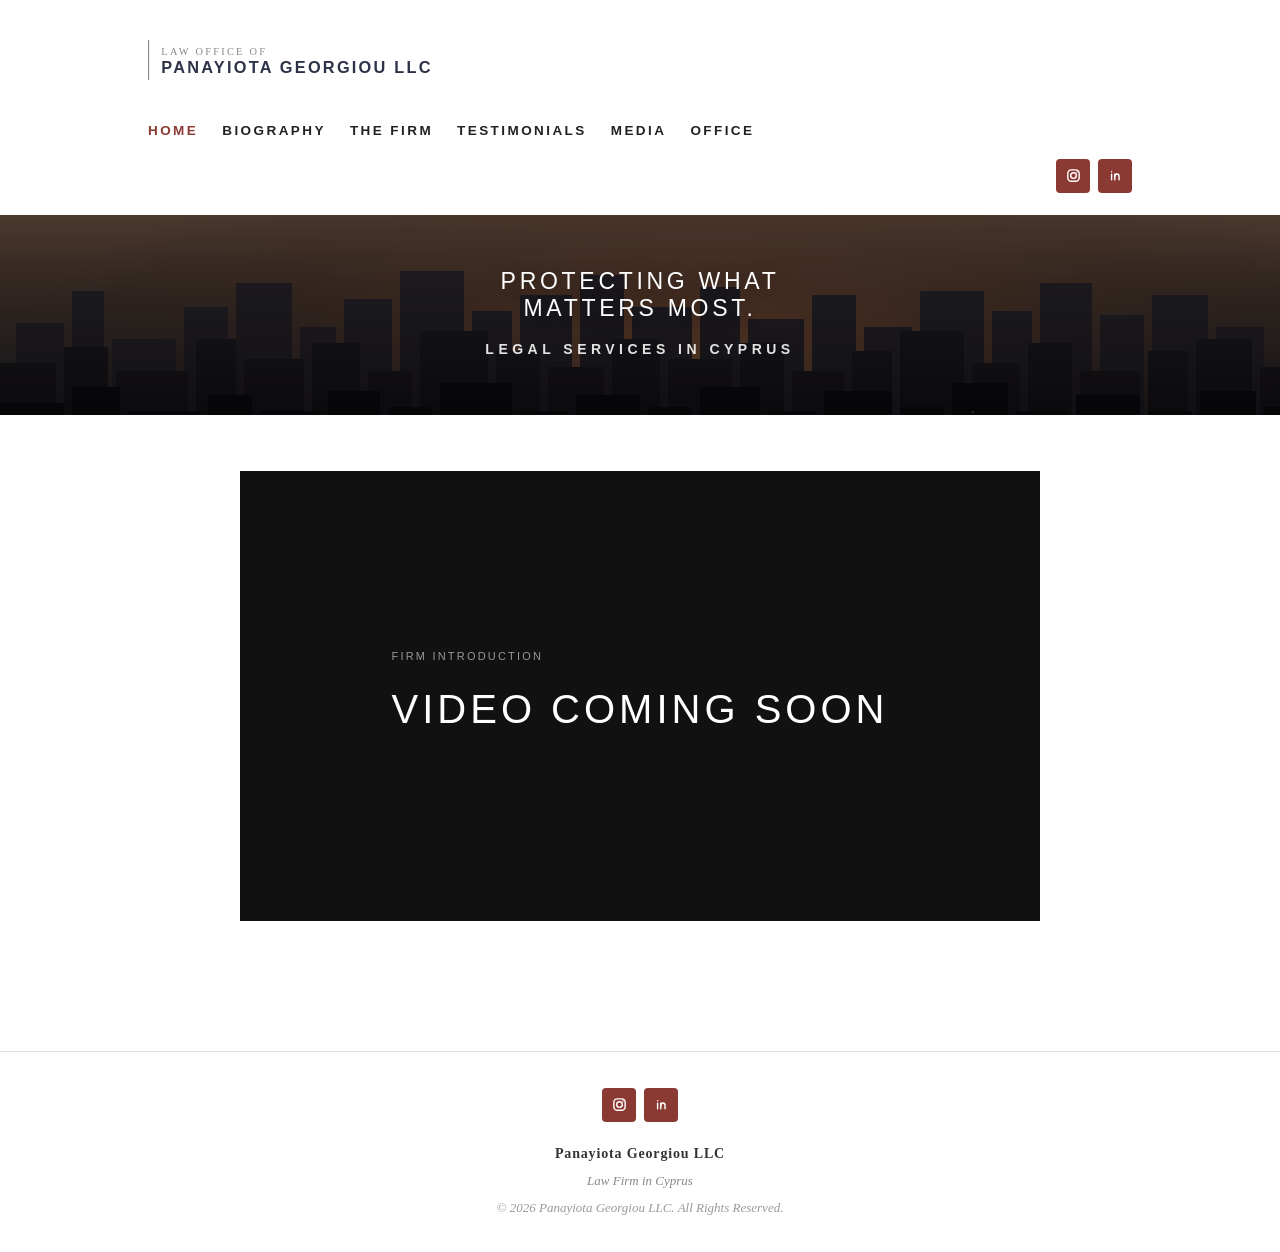
==== index.html @ 49cdc4d9 "Add files via upload" ====
<!doctype html>
<html lang="en">
<head>
  <meta charset="utf-8">
  <meta name="viewport" content="width=device-width, initial-scale=1">
  <title>Panayiota Georgiou LLC | Law Firm in Cyprus</title>
  <meta name="description" content="Panayiota Georgiou LLC — Professional legal services in Cyprus.">
  <link rel="stylesheet" href="assets/style.css">
</head>
<body>

<!-- Mobile Header -->
<div class="mobile-header">
  <div class="mob-bar">
    <a href="index.html" class="mob-logo">Panayiota Georgiou LLC</a>
    <button class="mob-toggle" onclick="document.querySelector('.mob-nav').classList.toggle('open')">Menu</button>
  </div>
  <nav class="mob-nav">
    <a href="index.html" class=" mob-active">Home</a>
    <a href="biography/index.html" class="">Biography</a>
    <a href="the-firm/index.html" class="">The Firm</a>
    <a href="client-testimonials/index.html" class="">Client Testimonials</a>
    <a href="media/index.html" class="">Media</a>
    <a href="offices/index.html" class="">Office</a>
  </nav>
</div>

<!-- Desktop Header -->
<header class="site-header desktop-header">
  <div class="header-inner">
    <a href="index.html" class="logo"><img src="assets/images/logo.svg" alt="Panayiota Georgiou LLC"></a>
    <nav class="main-nav" aria-label="Main navigation">
      <ul><li class=" is-active"><a href="index.html">HOME</a></li><li class=""><a href="biography/index.html">BIOGRAPHY</a></li><li class=""><a href="the-firm/index.html">THE FIRM</a></li><li class="dd"><span class="dd-label">TESTIMONIALS</span><div class="dd-menu"><a href="client-testimonials/index.html">CLIENT TESTIMONIALS</a></div></li><li class=""><a href="media/index.html">MEDIA</a></li><li class=""><a href="offices/index.html">OFFICE</a></li></ul>
    </nav>
    <div class="socials-row">
      <a href="https://www.instagram.com/panay1otage0/" target="_blank" class="soc-link" aria-label="Instagram"><svg viewBox="0 0 24 24"><rect x="4" y="4" width="16" height="16" rx="5"/><circle cx="12" cy="12" r="4"/><circle cx="17" cy="7" r="1.1" fill="#fff" stroke="none"/></svg></a>
      <a href="https://www.linkedin.com/in/panayiota-g-10ba0945/" target="_blank" class="soc-link" aria-label="LinkedIn"><svg viewBox="0 0 24 24"><path d="M6.5 10v8"/><path d="M6.5 6.7v.1"/><path d="M11 18v-8"/><path d="M11 13.5c0-2.2 1.2-3.6 3.1-3.6 1.8 0 2.9 1.2 2.9 3.5V18"/></svg></a>
    </div>
  </div>
</header>

<!-- Banner -->
<section class="banner banner--home banner--city">
  <div class="banner-text">
    <h1 class="page-title">PROTECTING WHAT<br>MATTERS MOST.</h1>
      <div class="page-subtitle">LEGAL SERVICES IN CYPRUS</div>
  </div>
</section>

<!-- Content -->
<section class="content-section">
  <div class="wrap">
    <div class="video-box">
      <div>
        <small>Firm Introduction</small>
        <strong>Video Coming Soon</strong>
      </div>
    </div>
  </div>
</section>

<!-- Footer -->
<footer class="site-footer">
  <div class="wrap">
    <div class="footer-socials">
      <a href="https://www.instagram.com/panay1otage0/" target="_blank" class="soc-link" aria-label="Instagram"><svg viewBox="0 0 24 24"><rect x="4" y="4" width="16" height="16" rx="5"/><circle cx="12" cy="12" r="4"/><circle cx="17" cy="7" r="1.1" fill="#fff" stroke="none"/></svg></a>
      <a href="https://www.linkedin.com/in/panayiota-g-10ba0945/" target="_blank" class="soc-link" aria-label="LinkedIn"><svg viewBox="0 0 24 24"><path d="M6.5 10v8"/><path d="M6.5 6.7v.1"/><path d="M11 18v-8"/><path d="M11 13.5c0-2.2 1.2-3.6 3.1-3.6 1.8 0 2.9 1.2 2.9 3.5V18"/></svg></a>
    </div>
    <div class="footer-brand">Panayiota Georgiou LLC</div>
    <div class="footer-sub">Law Firm in Cyprus</div>
    <div class="footer-copy">&copy; 2026 Panayiota Georgiou LLC. All Rights Reserved.</div>
  </div>
</footer>

<script>
document.addEventListener("click",function(e){if(!e.target.closest(".mobile-header")){var n=document.querySelector(".mob-nav");if(n)n.classList.remove("open")}});
</script>
</body>
</html>
---- assets/style.css ----
/* ==========================================================
   Panayiota Georgiou LLC – V5 Stylesheet
   Reference-matched header / nav / banner / footer
   ========================================================== */

:root {
  --accent: #8b3a33;
  --accent-hover: #6d2e28;
  --ink: #222;
  --muted: #555;
  --light-gray: #f7f7f7;
  --border: #ddd;
  --max-w: 1040px;
  --header-side: 28px;
}

/* ---- Reset ---- */
*, *::before, *::after { box-sizing: border-box; margin: 0; padding: 0; }
html { scroll-behavior: smooth; }

body {
  background: #fff;
  color: var(--ink);
  font-family: Georgia, 'Times New Roman', serif;
  font-size: 16px;
  line-height: 1.75;
}

a { color: inherit; text-decoration: none; }
img { max-width: 100%; display: block; }
p { margin: 0 0 1.3em; }

/* ---- Layout shell ---- */
.wrap {
  width: 100%;
  max-width: var(--max-w);
  margin: 0 auto;
  padding: 0 var(--header-side);
}

/* ==========================================================
   HEADER  — matches reference: logo top-left, nav below, socials right
   ========================================================== */
.site-header {
  background: #fff;
  padding: 34px 0 0;
}

.header-inner {
  max-width: var(--max-w);
  margin: 0 auto;
  padding: 0 var(--header-side);
  position: relative;
}

/* Logo */
.logo {
  display: inline-block;
  margin-bottom: 18px;
}
.logo img {
  height: 52px;
  width: auto;
}

/* ---- Main navigation ---- */
.main-nav ul {
  display: flex;
  flex-wrap: wrap;
  align-items: center;
  list-style: none;
  gap: 0;
}

.main-nav li {
  position: relative;
}

.main-nav a,
.main-nav .dd-label {
  display: block;
  padding: 6px 12px;
  font-family: 'Arial Narrow', 'Helvetica Neue', Arial, sans-serif;
  font-size: 13.5px;
  font-weight: 700;
  letter-spacing: 0.18em;
  text-transform: uppercase;
  white-space: nowrap;
  color: var(--ink);
  cursor: pointer;
  transition: color .15s;
}

.main-nav li:first-child a,
.main-nav li:first-child .dd-label {
  padding-left: 0;
}

.main-nav a:hover,
.main-nav .dd:hover .dd-label,
.main-nav .is-active > a,
.main-nav .is-active > .dd-label {
  color: var(--accent);
}

/* Dropdown menus */
.dd-menu {
  display: none;
  position: absolute;
  top: 100%;
  left: 0;
  z-index: 100;
  min-width: 200px;
  background: #fff;
  border: 1px solid #e0e0e0;
  box-shadow: 0 6px 20px rgba(0,0,0,.08);
  padding: 6px 0;
}

.dd:hover .dd-menu { display: block; }

.dd-menu a {
  display: block;
  padding: 9px 18px;
  font-size: 12.5px;
  letter-spacing: 0.14em;
}
.dd-menu a:hover {
  background: var(--light-gray);
  color: var(--accent);
}

/* ---- Social icons row ---- */
.socials-row {
  display: flex;
  justify-content: flex-end;
  gap: 8px;
  padding: 10px 0 22px;
}

.soc-link {
  width: 34px;
  height: 34px;
  display: grid;
  place-items: center;
  background: var(--accent);
  border-radius: 4px;
  transition: background .15s, transform .15s;
}
.soc-link:hover {
  background: var(--accent-hover);
  transform: translateY(-1px);
}
.soc-link svg {
  width: 17px;
  height: 17px;
  fill: none;
  stroke: #fff;
  stroke-width: 2;
  stroke-linecap: round;
  stroke-linejoin: round;
}
.soc-link.fill-icon svg {
  fill: #fff;
  stroke: none;
}

/* ==========================================================
   BANNER  — full-width dark image band with centered title
   ========================================================== */
.banner {
  position: relative;
  display: flex;
  align-items: center;
  justify-content: center;
  min-height: 220px;
  overflow: hidden;
  background:
    linear-gradient(180deg, rgba(0,0,0,0.05) 0%, rgba(0,0,0,0.22) 100%),
    url("images/banner-cityscape.svg") center/cover no-repeat,
    #25232e;
}

.banner::after {
  content: '';
  position: absolute;
  inset: 0;
  background: rgba(0,0,0,.18);
  pointer-events: none;
}

/* Variant backgrounds */
.banner--home {
  min-height: 200px;
  background:
    linear-gradient(180deg, rgba(0,0,0,0.05) 0%, rgba(0,0,0,0.25) 100%),
    url("images/banner-cityscape.svg") center/cover no-repeat,
    #25232e;
}

.banner--books {
  background:
    linear-gradient(180deg, rgba(0,0,0,0.10) 0%, rgba(0,0,0,0.30) 100%),
    url("images/banner-books.svg") center/cover no-repeat,
    #1a1410;
}

.banner--office {
  background:
    linear-gradient(180deg, rgba(0,0,0,0.05) 0%, rgba(0,0,0,0.28) 100%),
    url("images/banner-cityscape.svg") center/cover no-repeat,
    #25232e;
}

.banner--city {
  background:
    linear-gradient(180deg, rgba(0,0,0,0.05) 0%, rgba(0,0,0,0.22) 100%),
    url("images/banner-cityscape.svg") center/cover no-repeat,
    #25232e;
}

.banner-text {
  position: relative;
  z-index: 2;
  text-align: center;
  padding: 0 24px;
}

.page-title {
  color: #fff;
  font-family: 'Helvetica Neue', Helvetica, Arial, sans-serif;
  font-size: clamp(26px, 3vw, 46px);
  font-weight: 300;
  letter-spacing: 0.16em;
  line-height: 1.2;
  text-transform: uppercase;
  text-shadow: 0 2px 16px rgba(0,0,0,.3);
}

.banner--home .page-title {
  max-width: 820px;
  font-size: clamp(18px, 1.8vw, 26px);
}

.page-subtitle {
  margin-top: 14px;
  color: rgba(255,255,255,.88);
  font-family: 'Arial Narrow', 'Helvetica Neue', Arial, sans-serif;
  font-size: clamp(11px, 1.1vw, 14px);
  font-weight: 700;
  letter-spacing: 0.32em;
  text-transform: uppercase;
}

/* ==========================================================
   CONTENT AREA
   ========================================================== */
.content-section {
  padding: 56px 0 80px;
  background: #fff;
}

.content-narrow {
  max-width: 700px;
  margin: 0 auto;
}

.content-mid {
  max-width: 860px;
  margin: 0 auto;
}

.txt-center { text-align: center; }

/* Headings */
h2 {
  font-family: Georgia, 'Times New Roman', serif;
  font-size: clamp(26px, 3.5vw, 42px);
  font-weight: 400;
  letter-spacing: 0.04em;
  line-height: 1.25;
  color: #242424;
  margin-bottom: 18px;
}

h3 {
  font-family: Georgia, 'Times New Roman', serif;
  font-size: 22px;
  font-weight: 400;
  letter-spacing: 0.03em;
  line-height: 1.35;
  color: #333;
  margin-bottom: 10px;
}

.lead {
  font-size: 18px;
  line-height: 1.8;
  color: #4a4a4a;
}

/* Red rule */
.rule {
  width: 70px;
  height: 1px;
  background: var(--accent);
  margin: 24px auto;
}
.rule--left { margin-left: 0; }

/* Video placeholder */
.video-box {
  max-width: 800px;
  aspect-ratio: 16 / 9;
  margin: 0 auto 50px;
  display: grid;
  place-items: center;
  background: #111;
  color: #fff;
}
.video-box small {
  display: block;
  color: #999;
  font-family: 'Arial Narrow', Arial, sans-serif;
  font-size: 11px;
  letter-spacing: 0.2em;
  text-transform: uppercase;
  margin-bottom: 8px;
}
.video-box strong {
  font-family: 'Helvetica Neue', Arial, sans-serif;
  font-size: clamp(24px, 3.5vw, 40px);
  font-weight: 300;
  letter-spacing: 0.1em;
  text-transform: uppercase;
}

/* Buttons */
.btn {
  display: inline-flex;
  justify-content: center;
  align-items: center;
  min-width: 168px;
  padding: 11px 20px;
  border: 1px solid var(--accent);
  color: var(--accent);
  font-family: 'Arial Narrow', Arial, sans-serif;
  font-size: 13px;
  font-weight: 700;
  letter-spacing: 0.14em;
  text-transform: uppercase;
  transition: all .2s;
}
.btn:hover {
  background: var(--accent);
  color: #fff;
}

.btn-row {
  display: flex;
  justify-content: center;
  gap: 12px;
  flex-wrap: wrap;
  margin-top: 24px;
}

/* Two-column layout */
.two-col {
  display: grid;
  grid-template-columns: 38% 1fr;
  gap: 42px;
  align-items: start;
}

.photo-placeholder {
  background: #eee;
  border: 1px solid #ddd;
  aspect-ratio: 3 / 4;
  display: grid;
  place-items: center;
  color: #aaa;
  font-size: 13px;
  letter-spacing: 0.1em;
  text-transform: uppercase;
}

.photo-placeholder img {
  width: 100%;
  height: 100%;
  object-fit: cover;
}

/* Text block */
.text-block { color: var(--muted); }

/* Cards grid */
.cards-grid {
  display: grid;
  grid-template-columns: repeat(3, 1fr);
  border-top: 1px solid var(--border);
  border-left: 1px solid var(--border);
  margin-top: 32px;
}

.card-item {
  padding: 26px 22px;
  min-height: 190px;
  border-right: 1px solid var(--border);
  border-bottom: 1px solid var(--border);
}

.card-item .card-num {
  display: block;
  color: var(--accent);
  font-family: 'Arial Narrow', Arial, sans-serif;
  font-size: 12px;
  font-weight: 700;
  letter-spacing: 0.16em;
  margin-bottom: 12px;
}

.card-item h3 { font-size: 19px; }
.card-item p { font-size: 15px; color: #666; margin: 0; }

/* Timeline */
.timeline {
  border-top: 1px solid var(--border);
  margin-top: 24px;
}

.tl-row {
  display: grid;
  grid-template-columns: 200px 1fr;
  gap: 28px;
  padding: 22px 0;
  border-bottom: 1px solid var(--border);
}

.tl-date {
  color: var(--accent);
  font-family: 'Arial Narrow', Arial, sans-serif;
  font-weight: 700;
  font-size: 14px;
  letter-spacing: 0.08em;
  text-transform: uppercase;
}

/* Blockquote */
.quote-block {
  padding: 28px 30px;
  margin: 0 0 24px;
  background: var(--light-gray);
  border-left: 3px solid var(--accent);
  color: var(--muted);
  font-size: 19px;
  font-style: italic;
  line-height: 1.7;
}

/* Testimonial grid (like the reference black boxes) */
.test-grid {
  display: grid;
  grid-template-columns: repeat(3, 1fr);
  gap: 18px;
  margin-top: 32px;
}

.test-card {
  background: #111;
  color: #fff;
  padding: 36px 24px;
  min-height: 140px;
  display: grid;
  place-items: center;
  text-align: center;
  font-family: Georgia, serif;
  font-style: italic;
  font-size: 15px;
  line-height: 1.6;
  letter-spacing: 0.02em;
}

/* Media list */
.media-list { margin-top: 8px; }

.media-item {
  padding: 22px 0;
  border-bottom: 1px solid var(--border);
}
.media-item:first-child { border-top: 1px solid var(--border); }

/* Office grid */
.office-grid {
  display: grid;
  grid-template-columns: 1fr 1fr;
  gap: 40px;
  align-items: start;
}

.map-placeholder {
  min-height: 340px;
  display: grid;
  place-items: center;
  background: #f0f0f0;
  border: 1px solid var(--border);
  color: #999;
  font-size: 13px;
  letter-spacing: 0.08em;
  text-transform: uppercase;
  text-align: center;
  padding: 24px;
}

.detail-row { margin-bottom: 16px; }
.detail-row strong {
  display: block;
  color: var(--accent);
  font-family: 'Arial Narrow', Arial, sans-serif;
  font-size: 12px;
  font-weight: 700;
  letter-spacing: 0.14em;
  text-transform: uppercase;
  margin-bottom: 2px;
}

/* ==========================================================
   FOOTER  — reference: social icons centered, firm name, copyright
   ========================================================== */
.site-footer {
  border-top: 1px solid #e0e0e0;
  padding: 36px 0 32px;
  background: #fff;
  text-align: center;
}

.footer-socials {
  display: flex;
  justify-content: center;
  gap: 8px;
  margin-bottom: 20px;
}

.footer-socials .soc-link {
  background: var(--accent);
}

.footer-brand {
  font-family: Georgia, serif;
  font-size: 14px;
  font-weight: 700;
  letter-spacing: 0.06em;
  color: #333;
  margin-bottom: 4px;
}

.footer-sub {
  font-size: 13px;
  color: #888;
  font-style: italic;
}

.footer-copy {
  font-size: 13px;
  color: #999;
  font-style: italic;
  margin-top: 4px;
}

/* ==========================================================
   MOBILE
   ========================================================== */
.mobile-header { display: none; }

@media (max-width: 980px) {
  .desktop-header { display: none; }
  .mobile-header {
    display: block;
    background: #fff;
    border-bottom: 1px solid var(--border);
  }

  .mob-bar {
    display: flex;
    justify-content: space-between;
    align-items: center;
    min-height: 60px;
    padding: 0 20px;
  }

  .mob-logo {
    font-family: Arial, Helvetica, sans-serif;
    font-size: 14px;
    font-weight: 700;
    letter-spacing: 0.06em;
    text-transform: uppercase;
    color: #2d3248;
  }

  .mob-toggle {
    background: #fff;
    border: 1px solid #ccc;
    padding: 7px 14px;
    font-family: 'Arial Narrow', Arial, sans-serif;
    font-size: 12px;
    font-weight: 700;
    letter-spacing: 0.1em;
    text-transform: uppercase;
    cursor: pointer;
  }

  .mob-nav {
    display: none;
    padding: 0 20px 16px;
  }
  .mob-nav.open { display: block; }

  .mob-nav a {
    display: block;
    padding: 10px 0;
    border-top: 1px solid #f0f0f0;
    font-family: 'Arial Narrow', Arial, sans-serif;
    font-size: 13px;
    font-weight: 700;
    letter-spacing: 0.1em;
    text-transform: uppercase;
    color: var(--ink);
  }
  .mob-nav a:hover,
  .mob-nav a.mob-active {
    color: var(--accent);
  }
}

@media (max-width: 700px) {
  body { font-size: 15px; }

  .banner { min-height: 180px; }
  .banner--home { min-height: 220px; }

  .page-title {
    font-size: 32px;
    letter-spacing: 0.08em;
  }

  .content-section { padding: 40px 0 56px; }

  .two-col,
  .tl-row,
  .office-grid {
    grid-template-columns: 1fr;
  }

  .cards-grid { grid-template-columns: 1fr; }
  .test-grid { grid-template-columns: 1fr 1fr; }

  .btn-row { flex-direction: column; }
  .btn { width: 100%; }
}

@media (max-width: 480px) {
  .test-grid { grid-template-columns: 1fr; }
}
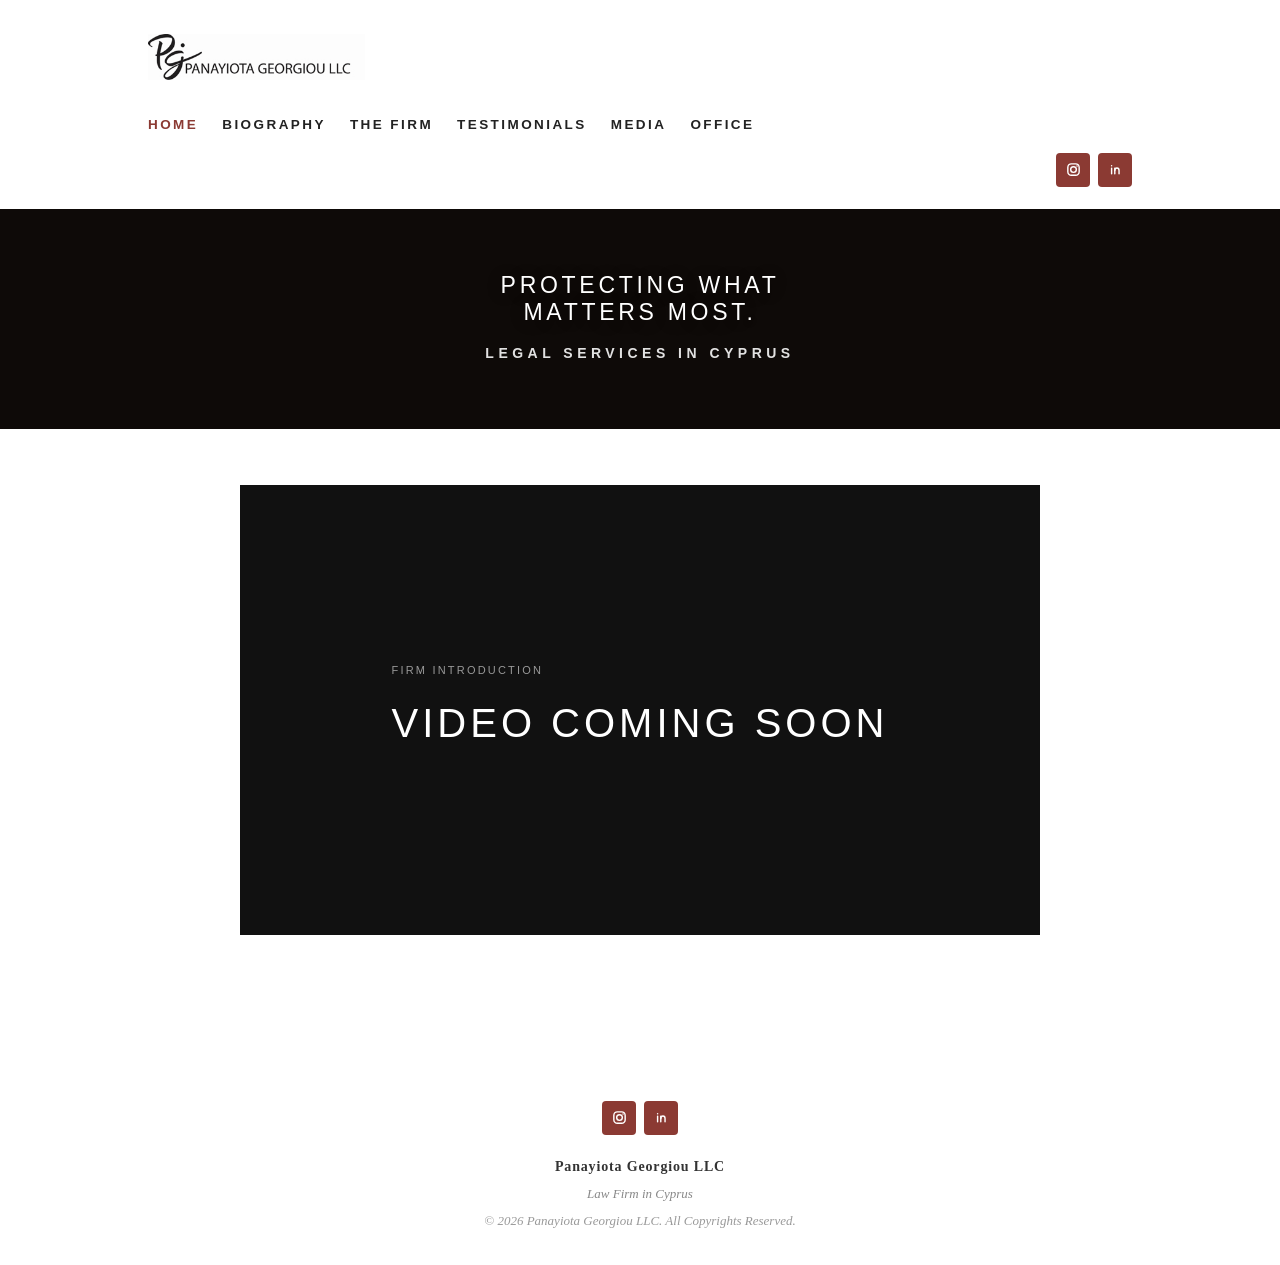
==== commit c28066d1: "Add files via upload" ====
--- a/index.html
+++ b/index.html
@@ -28,7 +28,7 @@
 <!-- Desktop Header -->
 <header class="site-header desktop-header">
   <div class="header-inner">
-    <a href="index.html" class="logo"><img src="assets/images/logo.svg" alt="Panayiota Georgiou LLC"></a>
+    <a href="index.html" class="logo"><img src="assets/images/logo-pg.jpg" alt="Panayiota Georgiou LLC"></a>
     <nav class="main-nav" aria-label="Main navigation">
       <ul><li class=" is-active"><a href="index.html">HOME</a></li><li class=""><a href="biography/index.html">BIOGRAPHY</a></li><li class=""><a href="the-firm/index.html">THE FIRM</a></li><li class="dd"><span class="dd-label">TESTIMONIALS</span><div class="dd-menu"><a href="client-testimonials/index.html">CLIENT TESTIMONIALS</a></div></li><li class=""><a href="media/index.html">MEDIA</a></li><li class=""><a href="offices/index.html">OFFICE</a></li></ul>
     </nav>
@@ -68,7 +68,7 @@
     </div>
     <div class="footer-brand">Panayiota Georgiou LLC</div>
     <div class="footer-sub">Law Firm in Cyprus</div>
-    <div class="footer-copy">&copy; 2026 Panayiota Georgiou LLC. All Rights Reserved.</div>
+    <div class="footer-copy">&copy; 2026 Panayiota Georgiou LLC. All Copyrights Reserved.</div>
   </div>
 </footer>
 
--- a/assets/style.css
+++ b/assets/style.css
@@ -59,7 +59,7 @@
   margin-bottom: 18px;
 }
 .logo img {
-  height: 52px;
+  height: 46px;
   width: auto;
 }
 
@@ -176,47 +176,42 @@
   min-height: 220px;
   overflow: hidden;
   background:
-    linear-gradient(180deg, rgba(0,0,0,0.05) 0%, rgba(0,0,0,0.22) 100%),
-    url("images/banner-cityscape.svg") center/cover no-repeat,
-    #25232e;
+    url("https://images.unsplash.com/photo-1589829545856-d10d557cf95f?auto=format&fit=crop&w=1920&q=80") center/cover no-repeat;
+  background-color: #1a1410;
 }
 
 .banner::after {
   content: '';
   position: absolute;
   inset: 0;
-  background: rgba(0,0,0,.18);
+  background: rgba(0,0,0,.48);
   pointer-events: none;
 }
 
 /* Variant backgrounds */
 .banner--home {
-  min-height: 200px;
+  min-height: 220px;
   background:
-    linear-gradient(180deg, rgba(0,0,0,0.05) 0%, rgba(0,0,0,0.25) 100%),
-    url("images/banner-cityscape.svg") center/cover no-repeat,
-    #25232e;
+    url("https://images.unsplash.com/photo-1505664194779-8beaceb93744?auto=format&fit=crop&w=1920&q=80") center/cover no-repeat;
+  background-color: #1a1816;
 }
 
 .banner--books {
   background:
-    linear-gradient(180deg, rgba(0,0,0,0.10) 0%, rgba(0,0,0,0.30) 100%),
-    url("images/banner-books.svg") center/cover no-repeat,
-    #1a1410;
+    url("https://images.unsplash.com/photo-1481627834876-b7833e8f5570?auto=format&fit=crop&w=1920&q=80") center/cover no-repeat;
+  background-color: #1a1410;
 }
 
 .banner--office {
   background:
-    linear-gradient(180deg, rgba(0,0,0,0.05) 0%, rgba(0,0,0,0.28) 100%),
-    url("images/banner-cityscape.svg") center/cover no-repeat,
-    #25232e;
+    url("https://images.unsplash.com/photo-1497366216548-37526070297c?auto=format&fit=crop&w=1920&q=80") center/cover no-repeat;
+  background-color: #1a1816;
 }
 
 .banner--city {
   background:
-    linear-gradient(180deg, rgba(0,0,0,0.05) 0%, rgba(0,0,0,0.22) 100%),
-    url("images/banner-cityscape.svg") center/cover no-repeat,
-    #25232e;
+    url("https://images.unsplash.com/photo-1589829545856-d10d557cf95f?auto=format&fit=crop&w=1920&q=80") center/cover no-repeat;
+  background-color: #1a1410;
 }
 
 .banner-text {
@@ -397,7 +392,7 @@
 .cards-grid {
   display: grid;
   grid-template-columns: repeat(3, 1fr);
-  border-top: 1px solid var(--border);
+  border-top: none;
   border-left: 1px solid var(--border);
   margin-top: 32px;
 }
@@ -406,7 +401,7 @@
   padding: 26px 22px;
   min-height: 190px;
   border-right: 1px solid var(--border);
-  border-bottom: 1px solid var(--border);
+  border-bottom: none;
 }
 
 .card-item .card-num {
@@ -424,7 +419,7 @@
 
 /* Timeline */
 .timeline {
-  border-top: 1px solid var(--border);
+  border-top: none;
   margin-top: 24px;
 }
 
@@ -433,7 +428,7 @@
   grid-template-columns: 200px 1fr;
   gap: 28px;
   padding: 22px 0;
-  border-bottom: 1px solid var(--border);
+  border-bottom: none;
 }
 
 .tl-date {
@@ -485,9 +480,9 @@
 
 .media-item {
   padding: 22px 0;
-  border-bottom: 1px solid var(--border);
-}
-.media-item:first-child { border-top: 1px solid var(--border); }
+  border-bottom: none;
+}
+.media-item:first-child { border-top: none; }
 
 /* Office grid */
 .office-grid {
@@ -527,7 +522,7 @@
    FOOTER  — reference: social icons centered, firm name, copyright
    ========================================================== */
 .site-footer {
-  border-top: 1px solid #e0e0e0;
+  border-top: none;
   padding: 36px 0 32px;
   background: #fff;
   text-align: center;
@@ -576,7 +571,7 @@
   .mobile-header {
     display: block;
     background: #fff;
-    border-bottom: 1px solid var(--border);
+    border-bottom: none;
   }
 
   .mob-bar {
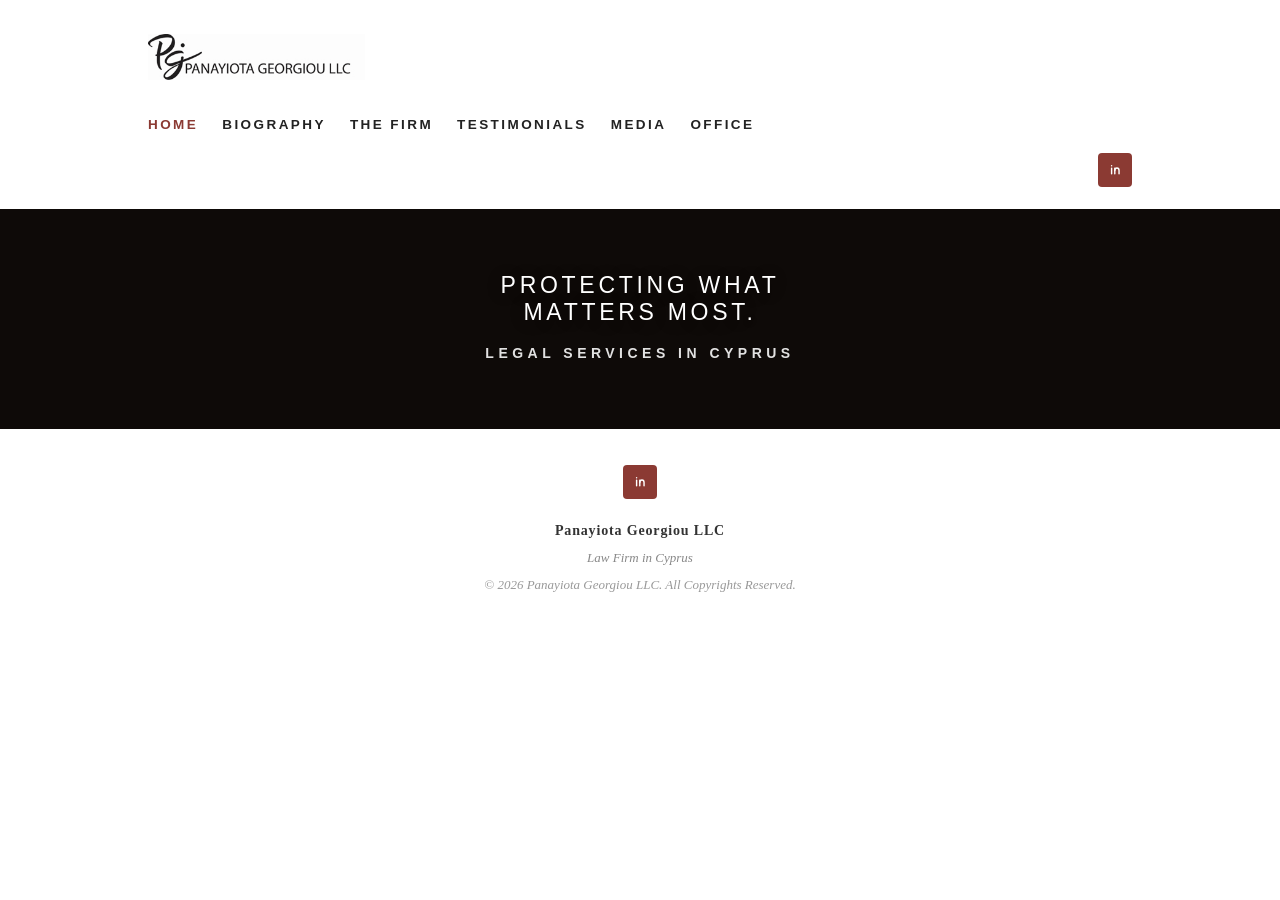
==== commit f7e9b88d: "Remove Instagram icons (all pages) and Video Coming Soon section (home)" ====
--- a/index.html
+++ b/index.html
@@ -33,8 +33,7 @@
       <ul><li class=" is-active"><a href="index.html">HOME</a></li><li class=""><a href="biography/index.html">BIOGRAPHY</a></li><li class=""><a href="the-firm/index.html">THE FIRM</a></li><li class="dd"><span class="dd-label">TESTIMONIALS</span><div class="dd-menu"><a href="client-testimonials/index.html">CLIENT TESTIMONIALS</a></div></li><li class=""><a href="media/index.html">MEDIA</a></li><li class=""><a href="offices/index.html">OFFICE</a></li></ul>
     </nav>
     <div class="socials-row">
-      <a href="https://www.instagram.com/panay1otage0/" target="_blank" class="soc-link" aria-label="Instagram"><svg viewBox="0 0 24 24"><rect x="4" y="4" width="16" height="16" rx="5"/><circle cx="12" cy="12" r="4"/><circle cx="17" cy="7" r="1.1" fill="#fff" stroke="none"/></svg></a>
-      <a href="https://www.linkedin.com/in/panayiota-g-10ba0945/" target="_blank" class="soc-link" aria-label="LinkedIn"><svg viewBox="0 0 24 24"><path d="M6.5 10v8"/><path d="M6.5 6.7v.1"/><path d="M11 18v-8"/><path d="M11 13.5c0-2.2 1.2-3.6 3.1-3.6 1.8 0 2.9 1.2 2.9 3.5V18"/></svg></a>
+      <a href="https://www.linkedin.com/company/panayiota-georgiou-llc/" target="_blank" class="soc-link" aria-label="LinkedIn"><svg viewBox="0 0 24 24"><path d="M6.5 10v8"/><path d="M6.5 6.7v.1"/><path d="M11 18v-8"/><path d="M11 13.5c0-2.2 1.2-3.6 3.1-3.6 1.8 0 2.9 1.2 2.9 3.5V18"/></svg></a>
     </div>
   </div>
 </header>
@@ -47,24 +46,11 @@
   </div>
 </section>
 
-<!-- Content -->
-<section class="content-section">
-  <div class="wrap">
-    <div class="video-box">
-      <div>
-        <small>Firm Introduction</small>
-        <strong>Video Coming Soon</strong>
-      </div>
-    </div>
-  </div>
-</section>
-
 <!-- Footer -->
 <footer class="site-footer">
   <div class="wrap">
     <div class="footer-socials">
-      <a href="https://www.instagram.com/panay1otage0/" target="_blank" class="soc-link" aria-label="Instagram"><svg viewBox="0 0 24 24"><rect x="4" y="4" width="16" height="16" rx="5"/><circle cx="12" cy="12" r="4"/><circle cx="17" cy="7" r="1.1" fill="#fff" stroke="none"/></svg></a>
-      <a href="https://www.linkedin.com/in/panayiota-g-10ba0945/" target="_blank" class="soc-link" aria-label="LinkedIn"><svg viewBox="0 0 24 24"><path d="M6.5 10v8"/><path d="M6.5 6.7v.1"/><path d="M11 18v-8"/><path d="M11 13.5c0-2.2 1.2-3.6 3.1-3.6 1.8 0 2.9 1.2 2.9 3.5V18"/></svg></a>
+      <a href="https://www.linkedin.com/company/panayiota-georgiou-llc/" target="_blank" class="soc-link" aria-label="LinkedIn"><svg viewBox="0 0 24 24"><path d="M6.5 10v8"/><path d="M6.5 6.7v.1"/><path d="M11 18v-8"/><path d="M11 13.5c0-2.2 1.2-3.6 3.1-3.6 1.8 0 2.9 1.2 2.9 3.5V18"/></svg></a>
     </div>
     <div class="footer-brand">Panayiota Georgiou LLC</div>
     <div class="footer-sub">Law Firm in Cyprus</div>
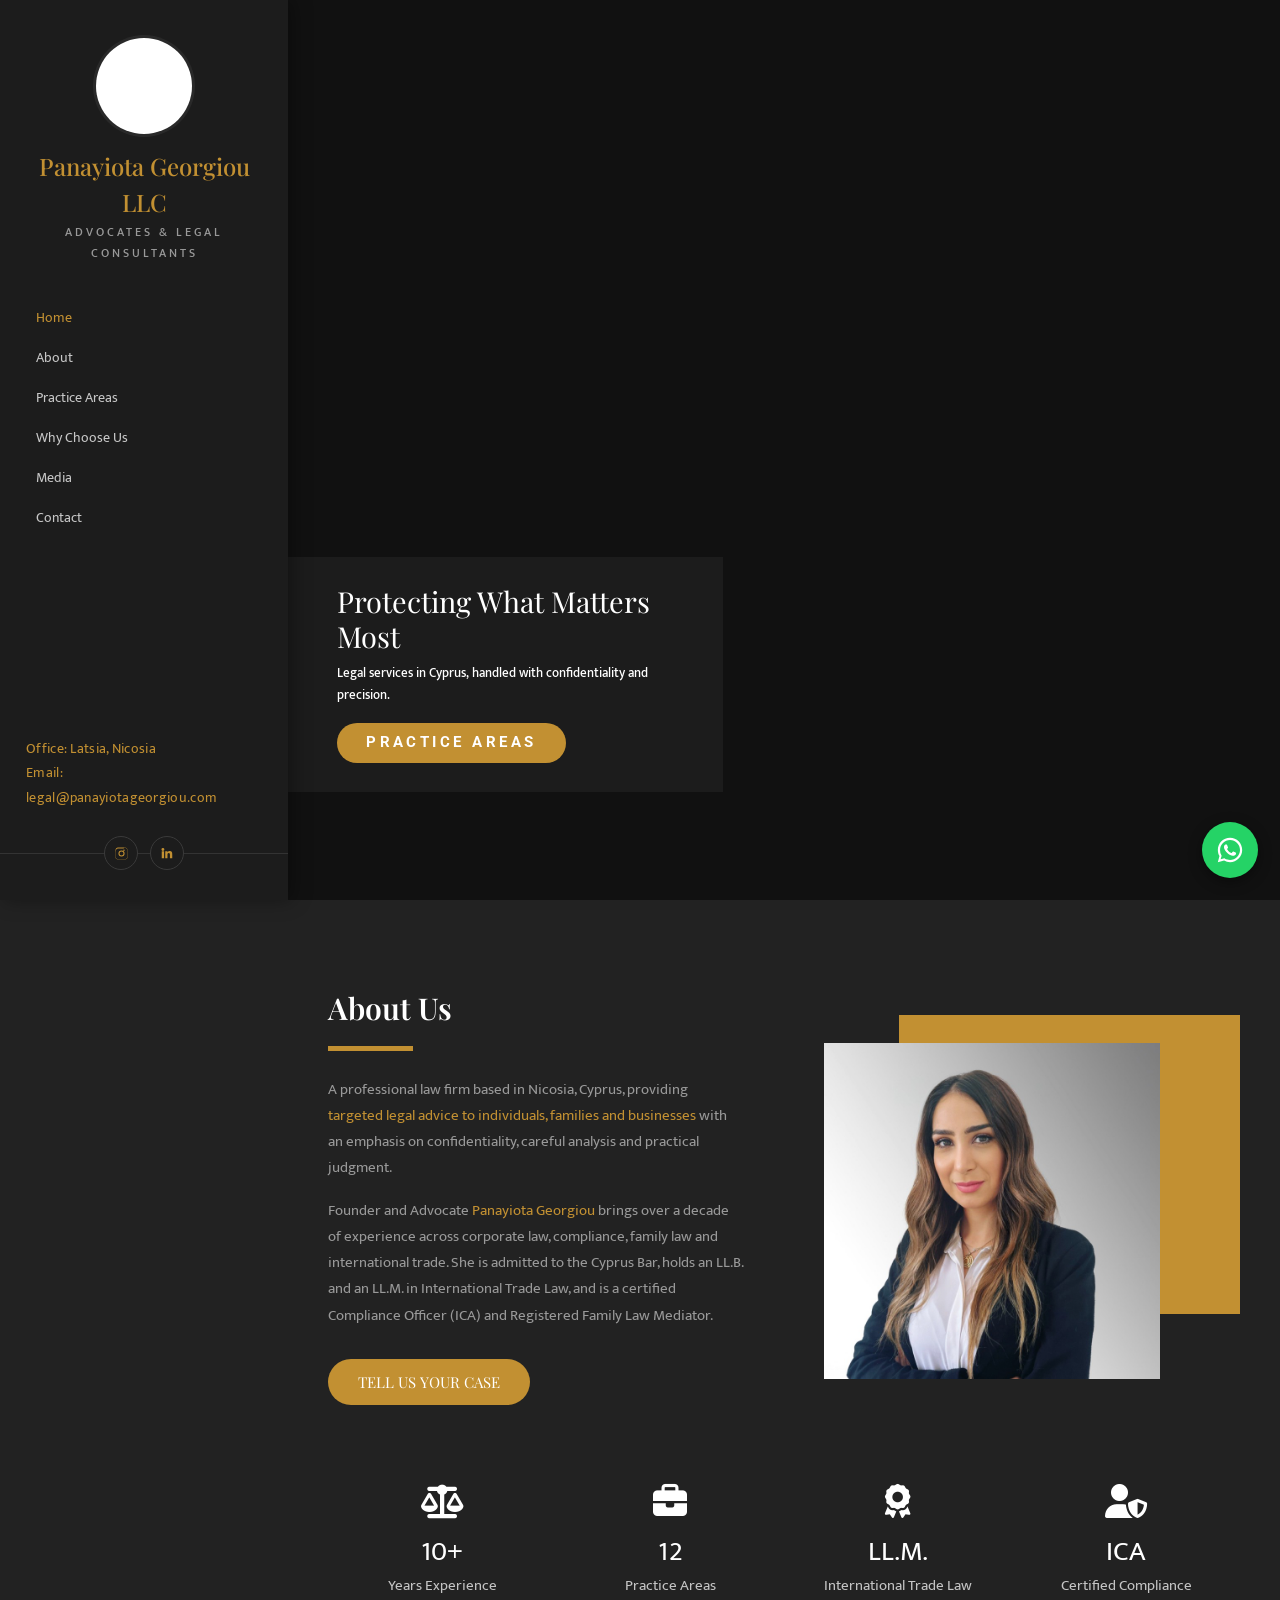
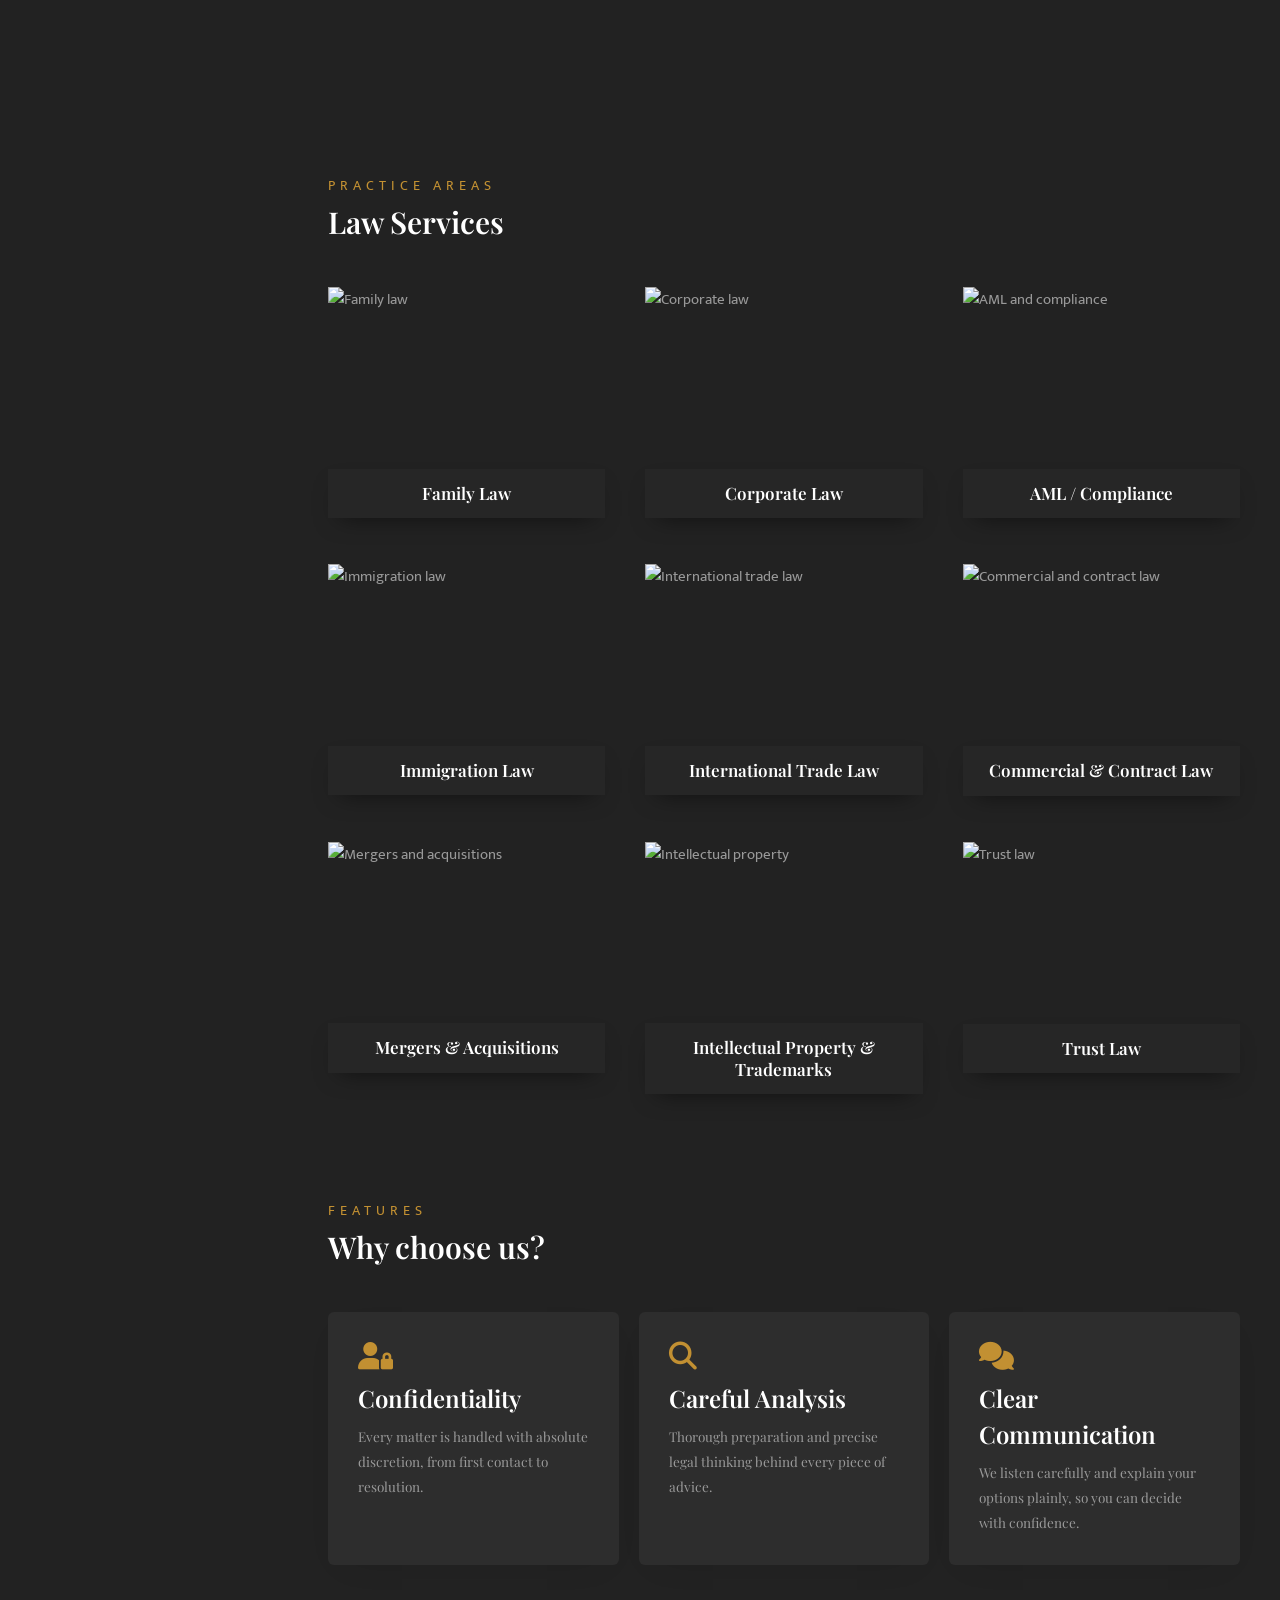
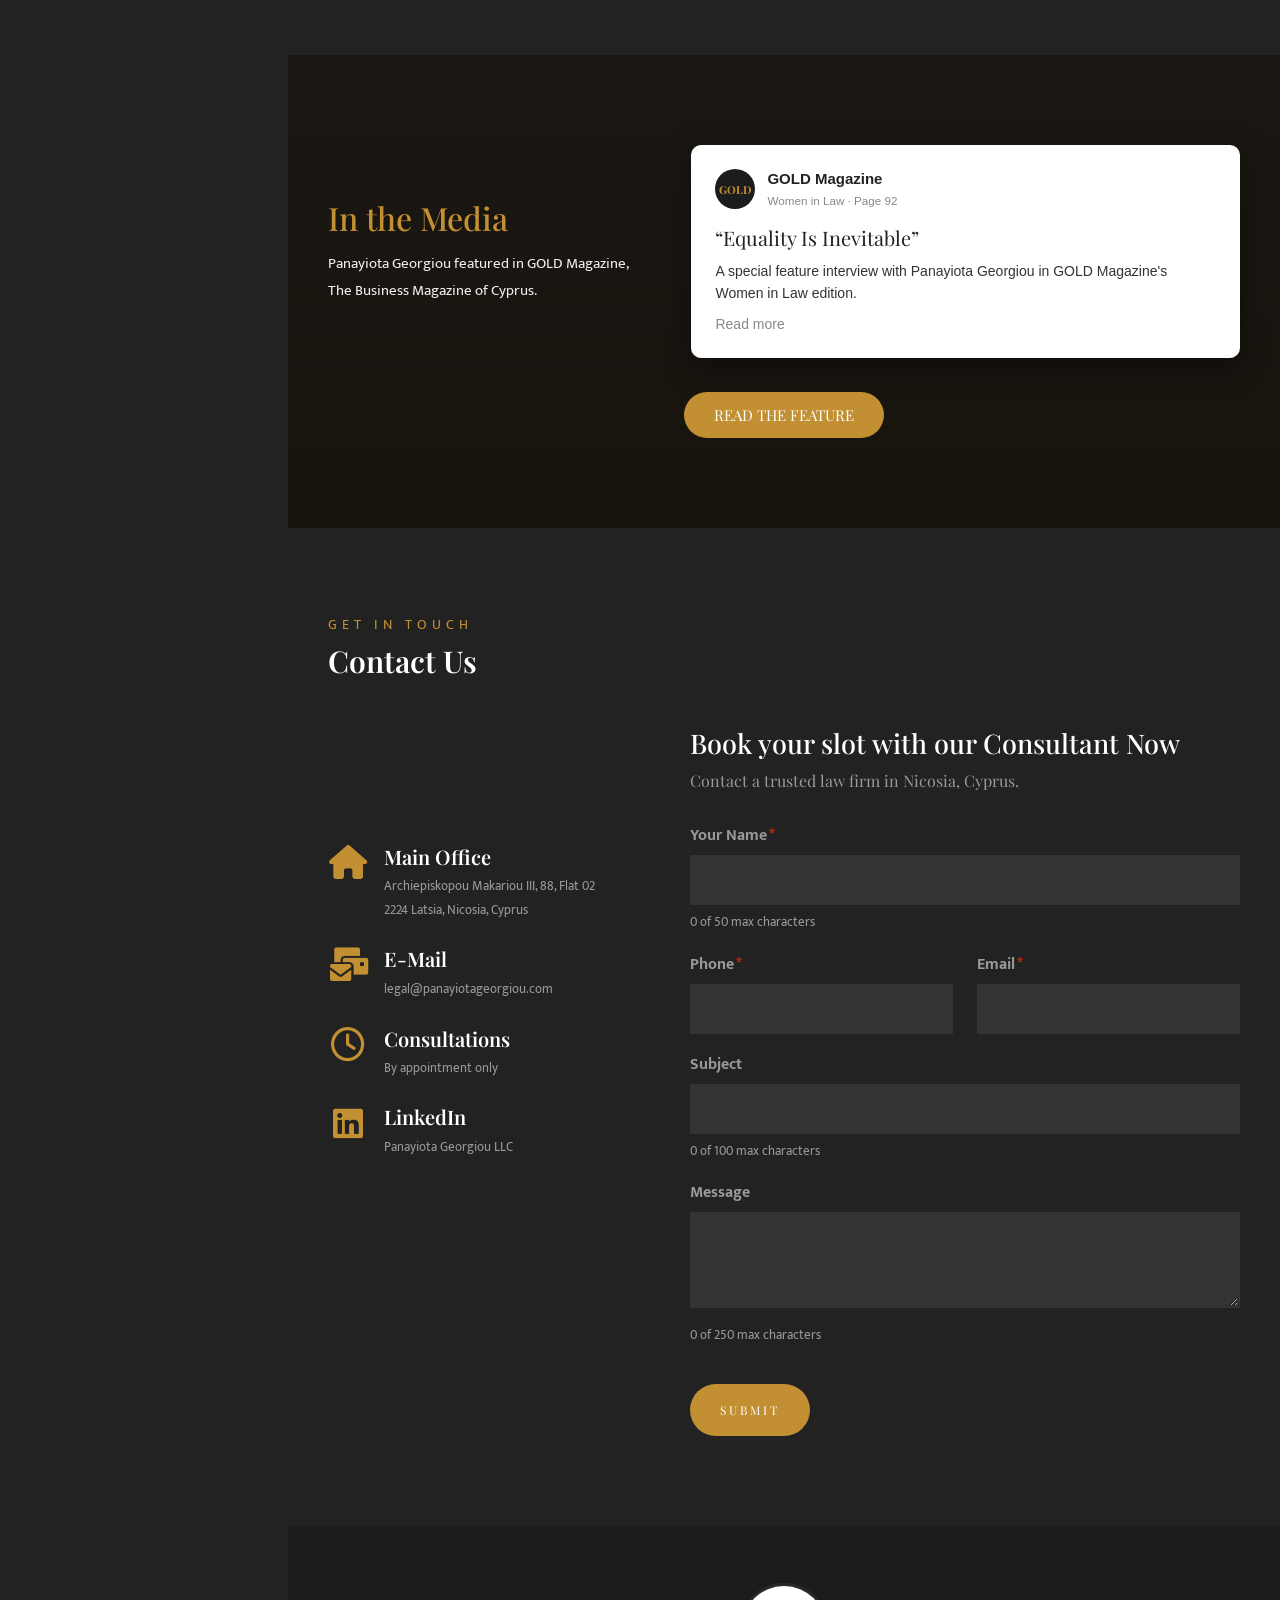
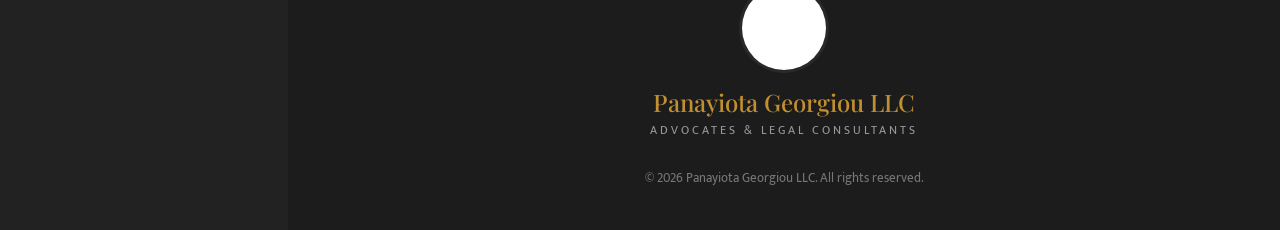
==== commit 853f5a5e: "Add files via upload" ====
--- a/index.html
+++ b/index.html
@@ -1,65 +1,416 @@
 <!doctype html>
 <html lang="en">
 <head>
-  <meta charset="utf-8">
-  <meta name="viewport" content="width=device-width, initial-scale=1">
-  <title>Panayiota Georgiou LLC | Law Firm in Cyprus</title>
-  <meta name="description" content="Panayiota Georgiou LLC — Professional legal services in Cyprus.">
-  <link rel="stylesheet" href="assets/style.css">
+<meta charset="utf-8">
+<meta name="viewport" content="width=device-width, initial-scale=1">
+<title>Panayiota Georgiou LLC | Law Firm in Nicosia, Cyprus</title>
+<meta name="description" content="Panayiota Georgiou LLC is a Nicosia-based law firm serving individuals, families and businesses across Cyprus in corporate, family, immigration, AML/compliance and international trade law.">
+<link rel="canonical" href="https://www.panayiotageorgiou.com/">
+<meta property="og:type" content="website">
+<meta property="og:site_name" content="Panayiota Georgiou LLC">
+<meta property="og:title" content="Panayiota Georgiou LLC | Law Firm in Cyprus">
+<meta property="og:description" content="Legal services in Cyprus — corporate, family, immigration, AML/compliance and international trade law.">
+<meta property="og:image" content="https://www.panayiotageorgiou.com/assets/images/logo-pg.jpg">
+<meta property="og:locale" content="en_GB">
+<meta name="twitter:card" content="summary_large_image">
+<link rel="icon" href="https://www.panayiotageorgiou.com/assets/images/logo-pg.jpg">
+<link rel="preconnect" href="https://fonts.googleapis.com"><link rel="preconnect" href="https://fonts.gstatic.com" crossorigin>
+<link href="https://fonts.googleapis.com/css2?family=Playfair+Display:wght@400;500;600;700&family=Mukta:wght@300;400;500;600;700&family=Roboto:wght@500;700&display=swap" rel="stylesheet">
+<link rel="stylesheet" href="https://cdnjs.cloudflare.com/ajax/libs/font-awesome/6.5.1/css/all.min.css">
+<script type="application/ld+json">{"@context":"https://schema.org","@type":"LegalService","name":"Panayiota Georgiou LLC","url":"https://www.panayiotageorgiou.com/","logo":"https://www.panayiotageorgiou.com/assets/images/logo-pg.jpg","image":"https://www.panayiotageorgiou.com/assets/images/panayiota.jpg","email":"legal@panayiotageorgiou.com","address":{"@type":"PostalAddress","streetAddress":"Archiepiskopou Makariou III 88, Flat 02","addressLocality":"Latsia, Nicosia","postalCode":"2224","addressCountry":"CY"},"geo":{"@type":"GeoCoordinates","latitude":35.1073321,"longitude":33.3849571},"hasMap":"https://maps.app.goo.gl/DZpCm9UP37E9yKTY9","sameAs":["https://www.linkedin.com/company/panayiota-georgiou-llc/","https://www.instagram.com/panayiotageorgioullc/"]}</script>
+<style>
+:root{
+  --gold:#C29032;
+  --bg:#222222;--side:#1c1c1c;--card:#2d2d2d;--field:#333333;
+  --text:#999999;--menu:#c7c7c7;--white:#fff;
+  --serif:'Playfair Display',Georgia,serif;--sans:'Mukta',system-ui,sans-serif;
+  --sw:288px;
+}
+*{box-sizing:border-box;margin:0;padding:0}
+html{scroll-behavior:smooth}
+body{background:var(--bg);color:var(--text);font-family:var(--sans);font-size:15px;line-height:1.75}
+img{max-width:100%;display:block}
+a{color:inherit;text-decoration:none}
+h1,h2,h3,h4{font-family:var(--serif);color:var(--white);line-height:1.25}
+
+/* ===== Sidebar ===== */
+.sidebar{position:fixed;top:0;left:0;bottom:0;width:var(--sw);background:var(--side);z-index:100;display:flex;flex-direction:column;padding:38px 0 30px;overflow-y:auto;box-shadow:4px 0 18px rgba(0,0,0,.35)}
+.sidebar::-webkit-scrollbar{width:0}
+.brand{display:block;text-align:center;padding:0 26px}
+.logo-circle{width:96px;height:96px;border-radius:50%;margin:0 auto 14px;background:#fff url('assets/images/logo-pg.png') no-repeat 13px 50%/auto 92px;box-shadow:0 0 0 3px rgba(255,255,255,.06)}
+.firm{font-family:var(--serif);color:var(--gold);font-size:24px;font-weight:500;line-height:36px}
+.firm-sub{font-size:12px;font-weight:500;letter-spacing:3px;color:var(--text);text-transform:uppercase;line-height:21px;margin-top:2px}
+.menu{list-style:none;margin:34px 0 0;padding:0 26px}
+.menu a{display:block;color:var(--menu);font-size:14px;line-height:40px;padding:0 10px;transition:color .2s}
+.menu a:hover,.menu a.active{color:var(--gold)}
+.side-contact{margin-top:auto;padding:30px 26px 0;font-size:14px;letter-spacing:.3px;color:var(--gold);line-height:1.75}
+.side-contact a:hover{color:#fff}
+.side-social{position:relative;display:flex;justify-content:center;gap:12px;margin-top:26px;padding:0 26px}
+.side-social::before{content:"";position:absolute;left:0;right:0;top:50%;height:1px;background:#333}
+.side-social a{position:relative;width:34px;height:34px;border-radius:50%;background:var(--side);border:1px solid #3a3a3a;display:grid;place-items:center;color:var(--gold);font-size:12px;transition:.2s}
+.side-social a:hover{background:var(--gold);border-color:var(--gold);color:#fff}
+
+/* mobile */
+.mburger{display:none;position:fixed;top:16px;left:16px;z-index:120;width:62px;height:62px;border-radius:50%;background:var(--gold);border:0;cursor:pointer;box-shadow:0 4px 14px rgba(0,0,0,.35)}
+.mburger span{display:block;width:26px;height:2px;background:#fff;margin:6px auto;transition:.3s}
+.mburger.x span:nth-child(1){transform:translateY(8px) rotate(45deg)}
+.mburger.x span:nth-child(2){opacity:0}
+.mburger.x span:nth-child(3){transform:translateY(-8px) rotate(-45deg)}
+.overlay{display:none}
+
+/* ===== Main ===== */
+.main{margin-left:var(--sw)}
+.wrap{width:min(1080px,100% - 80px);margin:0 auto}
+.section{padding:90px 0}
+.label{font-size:14px;letter-spacing:5px;text-transform:uppercase;color:var(--gold);display:block;line-height:14px;margin-bottom:14px}
+.title{font-size:30px;font-weight:600;line-height:30px}
+.head{margin-bottom:50px}
+.btn{display:inline-block;background:var(--gold);color:#fff;font-family:var(--serif);font-size:15px;text-transform:uppercase;padding:14px 30px;border-radius:50px;border:0;cursor:pointer;transition:background .25s,transform .25s;line-height:1.2}
+.btn:hover{background:#a97a24}
+.btn-r{font-family:'Roboto',sans-serif;font-weight:700;font-size:15px;letter-spacing:1.3px;padding:12px 32px}
+
+/* Hero */
+.hero{position:relative;height:100vh;min-height:600px;overflow:hidden;background:#111}
+.slide{position:absolute;inset:0;opacity:0;transition:opacity 1.2s ease;pointer-events:none}
+.slide.on{opacity:1;z-index:1;pointer-events:auto}
+.slide .img{position:absolute;inset:0;background-size:cover;background-position:center;transform:scale(1.08);transition:transform 7s linear}
+.slide.on .img{transform:scale(1)}
+/* Caption scales with the window, like the reference slider (~35vw wide at desktop) */
+.caption{position:absolute;left:0;bottom:12%;z-index:2;background:#1c1c1c;width:clamp(300px,34vw,560px);padding:clamp(18px,2.1vw,34px) clamp(20px,2.6vw,42px) clamp(20px,2.3vw,36px) clamp(20px,3.8vw,60px)}
+.caption h1,.caption h2{font-size:clamp(22px,2.26vw,36px);font-weight:400;margin-bottom:.35em;line-height:1.2}
+.caption p{color:#fff;font-size:clamp(12px,1.02vw,16px);font-weight:500;margin-bottom:clamp(12px,1.3vw,22px);line-height:1.65}
+.caption .btn{font-size:clamp(11px,1.15vw,17px);letter-spacing:clamp(1.5px,.27vw,4px);padding:clamp(8px,.85vw,13px) clamp(20px,2.3vw,34px)}
+.slide.on .caption>*{animation:up .8s ease both}
+.slide.on .caption>*:nth-child(2){animation-delay:.25s}
+.slide.on .caption>*:nth-child(3){animation-delay:.5s}
+@keyframes up{from{opacity:0;transform:translateY(24px)}to{opacity:1;transform:none}}
+
+/* About */
+.about{display:grid;grid-template-columns:1fr 1fr;gap:80px;align-items:center}
+.about h2{font-size:30px;font-weight:600}
+.gbar{display:block;width:85px;height:5px;background:var(--gold);margin:18px 0 26px}
+.about p{margin-bottom:16px}
+.about p span{color:var(--gold)}
+.about .btn{margin-top:14px}
+.about-img{position:relative;padding:28px 34px 0 0}
+.about-img::before{content:"";position:absolute;right:0;top:0;width:82%;height:82%;background:var(--gold)}
+.about-img img{position:relative;width:88%;aspect-ratio:1/1;object-fit:cover;object-position:top}
+
+/* Stats */
+.stats{display:grid;grid-template-columns:repeat(4,1fr);text-align:center;padding:80px 0 0}
+.stat i{font-size:34px;color:#fff;margin-bottom:12px}
+.stat b{display:block;font-size:28px;font-weight:400;color:#fff;line-height:42px}
+.stat span{color:#c4c4c4;font-size:15px}
+
+/* Practice tiles */
+.tiles{display:grid;grid-template-columns:repeat(3,1fr);gap:46px 40px}
+.tile{display:block;transition:transform .35s}
+.tile:hover{transform:translateY(-6px)}
+.tile .ph{aspect-ratio:16/10.5;overflow:hidden}
+.tile .ph img{width:100%;height:100%;object-fit:cover;transition:transform .6s}
+.tile:hover .ph img{transform:scale(1.07)}
+.tile h3{background:#262626;color:#fff;font-size:17px;font-weight:600;text-align:center;padding:14px 16px;line-height:1.25;box-shadow:0 10px 25px -12px rgba(0,0,0,.6);transition:background .3s}
+.tile:hover h3{background:var(--gold)}
+
+/* Why */
+.whys{display:grid;grid-template-columns:repeat(3,1fr);gap:20px}
+.why{background:var(--card);padding:30px;border-radius:6px;box-shadow:0 10px 35px -20px rgba(0,0,0,.16);transition:transform .3s}
+.why:hover{transform:translateY(-5px)}
+.why i{font-size:28px;color:var(--gold);margin-bottom:10px}
+.why h3{font-size:24px;font-weight:600;line-height:36px;margin-bottom:8px}
+.why p{font-family:var(--serif);font-size:13.5px;line-height:1.85}
+
+/* Media band */
+.band{position:relative;background:url('assets/images/band.jpg') center/cover;padding:90px 0}
+.band::before{content:"";position:absolute;inset:0;background:linear-gradient(180deg,rgba(20,14,6,.55),rgba(20,14,6,.75))}
+.band .wrap{position:relative;display:grid;grid-template-columns:.8fr 1.4fr;gap:50px;align-items:center}
+.band h2{font-size:32px;font-weight:500;color:var(--gold);line-height:1.2}
+.band .lead{color:#eee;margin-top:14px}
+.press{background:#fff;border-radius:10px;padding:22px 24px;color:#333;font-family:Arial,Helvetica,sans-serif;font-size:14px;line-height:1.55;box-shadow:0 10px 30px rgba(0,0,0,.35)}
+.press .who{display:flex;align-items:center;gap:12px;margin-bottom:10px}
+.press .av{width:40px;height:40px;border-radius:50%;background:#1c1c1c;color:var(--gold);display:grid;place-items:center;font-family:var(--serif);font-weight:700;font-size:11px}
+.press b{display:block;color:#222;font-size:15px}
+.press small{color:#888}
+.press .stars{color:#f6bb06;letter-spacing:2px;margin-bottom:6px}
+.press q{display:block;font-family:var(--serif);font-size:20px;color:#222;margin:4px 0 8px}
+.press a{color:#888}
+.press a:hover{color:var(--gold)}
+.center{text-align:center;margin-top:34px}
+
+/* Contact */
+.contact{display:grid;grid-template-columns:.85fr 1.5fr;gap:50px;align-items:start}
+.cinfo{display:grid;gap:26px;padding-top:120px}
+.ci{display:flex;gap:16px;align-items:flex-start}
+.ci i{flex:none;width:40px;text-align:center;font-size:34px;color:var(--gold);line-height:1}
+.ci h4{font-size:20px;font-weight:600;line-height:1.1;margin-bottom:6px}
+.ci p,.ci a{font-size:13px;line-height:1.85}
+.ci a:hover{color:var(--gold)}
+.fhead h3{font-size:27px;font-weight:500;line-height:1.3;margin-bottom:6px}
+.fhead p{font-family:var(--serif);font-size:16px;margin-bottom:28px}
+.field{margin-bottom:18px}
+.field label{display:block;font-size:16px;font-weight:700;line-height:26px;margin-bottom:6px}
+.field label .req{color:#c02b0a;margin-left:2px}
+.field input,.field textarea,.field select{width:100%;background:var(--field);border:2px solid var(--field);color:#ddd;font-family:var(--sans);font-size:15px;padding:8px 10px;height:50px;border-radius:0;outline:0;transition:border-color .2s}
+.field select{appearance:none;background-image:linear-gradient(45deg,transparent 50%,#999 50%),linear-gradient(135deg,#999 50%,transparent 50%);background-position:calc(100% - 20px) 22px,calc(100% - 15px) 22px;background-size:5px 5px;background-repeat:no-repeat}
+.field textarea{height:96px;resize:vertical;line-height:1.5}
+.field input:focus,.field textarea:focus,.field select:focus{border-color:#555}
+.count{font-size:13px;margin-top:6px}
+.row2{display:grid;grid-template-columns:1fr 1fr;gap:24px}
+.cap-err{display:none;color:#e06c5a;font-size:13px;margin-top:6px}
+.submit{font-size:12px;letter-spacing:3px;padding:14px 30px;margin-top:20px;height:52px}
+.sent{display:none;margin-top:16px;color:var(--gold)}
+
+/* Footer */
+footer{background:#1c1c1c;text-align:center;padding:60px 20px 40px}
+footer .logo-circle{width:84px;height:84px;background-size:auto 80px;background-position:11px 50%}
+footer .fname{font-family:var(--serif);color:var(--gold);font-size:24px;font-weight:500;line-height:1.5}
+footer .fsub{font-size:12px;letter-spacing:3px;text-transform:uppercase}
+footer .copy{margin-top:26px;font-size:13px;color:#777}
+
+/* Float */
+.fab{position:fixed;right:22px;bottom:22px;z-index:95;width:56px;height:56px;border-radius:50%;background:#25D366;color:#fff;display:grid;place-items:center;font-size:24px;box-shadow:0 4px 14px rgba(0,0,0,.4);transition:transform .2s}
+.fab:hover{transform:scale(1.08)}
+
+.rv{opacity:0;transform:translateY(40px);transition:opacity .9s ease,transform .9s ease}
+.rv.in{opacity:1;transform:none}
+
+/* ===== Responsive ===== */
+@media(max-width:1024px){
+  .sidebar{transform:translateX(-100%);transition:transform .35s ease;width:300px}
+  .sidebar.open{transform:none}
+  .overlay.open{display:block;position:fixed;inset:0;background:rgba(0,0,0,.6);z-index:99}
+  .mburger{display:block}
+    .main{margin-left:0}
+  .about,.contact,.band .wrap{grid-template-columns:1fr;gap:50px}
+  .cinfo{padding-top:0}
+  .tiles,.whys{grid-template-columns:1fr 1fr}
+  .stats{grid-template-columns:1fr 1fr;row-gap:40px}
+}
+@media(max-width:640px){
+  .wrap{width:calc(100% - 32px)}
+  .section{padding:70px 0}
+  .tiles,.whys,.row2{grid-template-columns:1fr}
+  .caption{width:auto;right:16px;bottom:8%;padding:22px 20px}
+}
+@media(prefers-reduced-motion:reduce){*{animation:none!important;transition:none!important}.rv{opacity:1;transform:none}}
+</style>
 </head>
 <body>
 
-<!-- Mobile Header -->
-<div class="mobile-header">
-  <div class="mob-bar">
-    <a href="index.html" class="mob-logo">Panayiota Georgiou LLC</a>
-    <button class="mob-toggle" onclick="document.querySelector('.mob-nav').classList.toggle('open')">Menu</button>
-  </div>
-  <nav class="mob-nav">
-    <a href="index.html" class=" mob-active">Home</a>
-    <a href="biography/index.html" class="">Biography</a>
-    <a href="the-firm/index.html" class="">The Firm</a>
-    <a href="client-testimonials/index.html" class="">Client Testimonials</a>
-    <a href="media/index.html" class="">Media</a>
-    <a href="offices/index.html" class="">Office</a>
-  </nav>
+<button class="mburger" aria-label="Open menu"><span></span><span></span><span></span></button>
+<div class="overlay"></div>
+
+<!-- Sidebar -->
+<aside class="sidebar">
+  <a href="#home" class="brand">
+    <div class="logo-circle" role="img" aria-label="Panayiota Georgiou LLC logo"></div>
+    <div class="firm">Panayiota Georgiou LLC</div>
+    <div class="firm-sub">Advocates &amp; Legal Consultants</div>
+  </a>
+  <ul class="menu">
+    <li><a href="#home" class="active">Home</a></li>
+    <li><a href="#about">About</a></li>
+    <li><a href="#practice">Practice Areas</a></li>
+    <li><a href="#why">Why Choose Us</a></li>
+    <li><a href="#media">Media</a></li>
+    <li><a href="#contact">Contact</a></li>
+  </ul>
+  <div class="side-contact">
+    Office: Latsia, Nicosia<br>
+    Email:<br><a href="mailto:legal@panayiotageorgiou.com" target="_blank" rel="noopener">legal@panayiotageorgiou.com</a>
+  </div>
+  <div class="side-social">
+    <a href="https://www.instagram.com/panayiotageorgioullc/" target="_blank" rel="noopener" aria-label="Instagram"><svg viewBox="0 0 24 24" width="15" height="15" fill="currentColor" aria-hidden="true"><path d="M12 2.2c3.2 0 3.6 0 4.8.1 1.2.1 1.8.2 2.2.4.6.2 1 .5 1.4.9.4.4.7.8.9 1.4.2.4.4 1 .4 2.2.1 1.3.1 1.6.1 4.8s0 3.6-.1 4.8c-.1 1.2-.2 1.8-.4 2.2-.2.6-.5 1-.9 1.4-.4.4-.8.7-1.4.9-.4.2-1 .4-2.2.4-1.3.1-1.6.1-4.8.1s-3.6 0-4.8-.1c-1.2-.1-1.8-.2-2.2-.4-.6-.2-1-.5-1.4-.9-.4-.4-.7-.8-.9-1.4-.2-.4-.4-1-.4-2.2C2.2 15.6 2.2 15.2 2.2 12s0-3.6.1-4.8c.1-1.2.2-1.8.4-2.2.2-.6.5-1 .9-1.4.4-.4.8-.7 1.4-.9.4-.2 1-.4 2.2-.4C8.4 2.2 8.8 2.2 12 2.2zm0 1.8c-3.1 0-3.5 0-4.7.1-1.1.1-1.7.2-2.1.4-.5.2-.9.4-1.3.8-.4.4-.6.8-.8 1.3-.2.4-.3 1-.4 2.1C2.6 9.9 2.6 10.3 2.6 12s0 3.5.1 4.7c.1 1.1.2 1.7.4 2.1.2.5.4.9.8 1.3.4.4.8.6 1.3.8.4.2 1 .3 2.1.4 1.2.1 1.6.1 4.7.1s3.5 0 4.7-.1c1.1-.1 1.7-.2 2.1-.4.5-.2.9-.4 1.3-.8.4-.4.6-.8.8-1.3.2-.4.3-1 .4-2.1.1-1.2.1-1.6.1-4.7s0-3.5-.1-4.7c-.1-1.1-.2-1.7-.4-2.1-.2-.5-.4-.9-.8-1.3-.4-.4-.8-.6-1.3-.8-.4-.2-1-.3-2.1-.4C15.5 4 15.1 4 12 4zm0 3.1a4.9 4.9 0 1 1 0 9.8 4.9 4.9 0 0 1 0-9.8zm0 8.1a3.2 3.2 0 1 0 0-6.4 3.2 3.2 0 0 0 0 6.4zm5.1-8.3a1.1 1.1 0 1 1-2.3 0 1.1 1.1 0 0 1 2.3 0z"/></svg></a>
+    <a href="https://www.linkedin.com/company/panayiota-georgiou-llc/posts/?feedView=all" target="_blank" rel="noopener" aria-label="LinkedIn"><svg viewBox="0 0 24 24" width="14" height="14" fill="currentColor" aria-hidden="true"><path d="M4.98 3.5a2.5 2.5 0 1 1 0 5 2.5 2.5 0 0 1 0-5zM3 9h4v12H3zM9 9h3.8v1.7h.05c.53-1 1.83-2.05 3.77-2.05C20.6 8.65 21 11.2 21 14.5V21h-4v-5.8c0-1.4 0-3.2-1.95-3.2S12.8 13.5 12.8 15.1V21H9z"/></svg></a>
+  </div>
+</aside>
+
+<div class="main">
+
+<!-- HERO -->
+<section class="hero" id="home">
+  <div class="slide on">
+    <div class="img" style="background-image:url('assets/images/hero1.jpg')"></div>
+    <div class="caption">
+      <h1>Protecting What Matters Most</h1>
+      <p>Legal services in Cyprus, handled with confidentiality and precision.</p>
+      <a href="#practice" class="btn btn-r">Practice Areas</a>
+    </div>
+  </div>
+  <div class="slide">
+    <div class="img" style="background-image:url('assets/images/hero2.jpg')"></div>
+    <div class="caption">
+      <h2>Trust in Our Experience</h2>
+      <p>Over a decade of practice across corporate, compliance, family and trade law.</p>
+      <a href="#about" class="btn btn-r">About Us</a>
+    </div>
+  </div>
+  <div class="slide">
+    <div class="img" style="background-image:url('assets/images/hero4.jpg')"></div>
+    <div class="caption">
+      <h2>Family Law</h2>
+      <p>Discreet guidance through divorce, custody and family matters from a Registered Family Law Mediator.</p>
+      <a href="#contact" class="btn btn-r">Contact Us</a>
+    </div>
+  </div>
+  <div class="slide">
+    <div class="img" style="background-image:url('assets/images/hero5.jpg')"></div>
+    <div class="caption">
+      <h2>Corporate &amp; Compliance</h2>
+      <p>Corporate, AML/compliance and international trade expertise for businesses in Cyprus.</p>
+      <a href="#contact" class="btn btn-r">Contact Us</a>
+    </div>
+  </div>
+</section>
+
+<!-- ABOUT -->
+<section class="section" id="about">
+  <div class="wrap">
+    <div class="about">
+      <div class="rv">
+        <h2>About Us</h2>
+        <span class="gbar"></span>
+        <p>A professional law firm based in Nicosia, Cyprus, providing <span>targeted legal advice to individuals, families and businesses</span> with an emphasis on confidentiality, careful analysis and practical judgment.</p>
+        <p>Founder and Advocate <span>Panayiota Georgiou</span> brings over a decade of experience across corporate law, compliance, family law and international trade. She is admitted to the Cyprus Bar, holds an LL.B. and an LL.M. in International Trade Law, and is a certified Compliance Officer (ICA) and Registered Family Law Mediator.</p>
+        <a href="#contact" class="btn">Tell Us Your Case</a>
+      </div>
+      <div class="about-img rv">
+        <img src="assets/images/panayiota.jpg" alt="Panayiota Georgiou, Founder and Advocate">
+      </div>
+    </div>
+
+    <div class="stats">
+      <div class="stat rv"><i class="fa-solid fa-scale-balanced"></i><b data-n="10" data-s="+">10+</b><span>Years Experience</span></div>
+      <div class="stat rv"><i class="fa-solid fa-briefcase"></i><b data-n="12">12</b><span>Practice Areas</span></div>
+      <div class="stat rv"><i class="fa-solid fa-award"></i><b>LL.M.</b><span>International Trade Law</span></div>
+      <div class="stat rv"><i class="fa-solid fa-user-shield"></i><b>ICA</b><span>Certified Compliance</span></div>
+    </div>
+  </div>
+</section>
+
+<!-- PRACTICE AREAS -->
+<section class="section" id="practice">
+  <div class="wrap">
+    <div class="head"><span class="label">Practice Areas</span><h2 class="title">Law Services</h2></div>
+    <div class="tiles">
+      <a href="#contact" class="tile rv"><div class="ph"><img loading="lazy" src="assets/images/family.jpg" alt="Family law"></div><h3>Family Law</h3></a>
+      <a href="#contact" class="tile rv"><div class="ph"><img loading="lazy" src="assets/images/corporate.jpg" alt="Corporate law"></div><h3>Corporate Law</h3></a>
+      <a href="#contact" class="tile rv"><div class="ph"><img loading="lazy" src="assets/images/aml.jpg" alt="AML and compliance"></div><h3>AML / Compliance</h3></a>
+      <a href="#contact" class="tile rv"><div class="ph"><img loading="lazy" src="assets/images/immigration.jpg" alt="Immigration law"></div><h3>Immigration Law</h3></a>
+      <a href="#contact" class="tile rv"><div class="ph"><img loading="lazy" src="assets/images/trade.jpg" alt="International trade law"></div><h3>International Trade Law</h3></a>
+      <a href="#contact" class="tile rv"><div class="ph"><img loading="lazy" src="assets/images/contract.jpg" alt="Commercial and contract law"></div><h3>Commercial &amp; Contract Law</h3></a>
+      <a href="#contact" class="tile rv"><div class="ph"><img loading="lazy" src="assets/images/ma.jpg" alt="Mergers and acquisitions"></div><h3>Mergers &amp; Acquisitions</h3></a>
+      <a href="#contact" class="tile rv"><div class="ph"><img loading="lazy" src="assets/images/ip.jpg" alt="Intellectual property"></div><h3>Intellectual Property &amp; Trademarks</h3></a>
+      <a href="#contact" class="tile rv"><div class="ph"><img loading="lazy" src="assets/images/trust.jpg" alt="Trust law"></div><h3>Trust Law</h3></a>
+    </div>
+  </div>
+</section>
+
+<!-- WHY CHOOSE US -->
+<section class="section" id="why" style="padding-top:20px">
+  <div class="wrap">
+    <div class="head"><span class="label">Features</span><h2 class="title">Why choose us?</h2></div>
+    <div class="whys">
+      <div class="why rv"><i class="fa-solid fa-user-lock"></i><h3>Confidentiality</h3><p>Every matter is handled with absolute discretion, from first contact to resolution.</p></div>
+      <div class="why rv"><i class="fa-solid fa-magnifying-glass"></i><h3>Careful Analysis</h3><p>Thorough preparation and precise legal thinking behind every piece of advice.</p></div>
+      <div class="why rv"><i class="fa-solid fa-comments"></i><h3>Clear Communication</h3><p>We listen carefully and explain your options plainly, so you can decide with confidence.</p></div>
+    </div>
+  </div>
+</section>
+
+<!-- MEDIA -->
+<section class="band" id="media">
+  <div class="wrap">
+    <div class="rv">
+      <h2>In the Media</h2>
+      <p class="lead">Panayiota Georgiou featured in GOLD Magazine, The Business Magazine of Cyprus.</p>
+    </div>
+    <div class="press rv">
+      <div class="who"><div class="av">GOLD</div><div><b>GOLD Magazine</b><small>Women in Law · Page 92</small></div></div>
+      <q>Equality Is Inevitable</q>
+      <p>A special feature interview with Panayiota Georgiou in GOLD Magazine's Women in Law edition.</p>
+      <p style="margin-top:10px"><a href="https://www.magloft.com/app/goldmagazine#/reader/530734/1961375" target="_blank" rel="noopener">Read more</a></p>
+    </div>
+  </div>
+  <div class="center" style="position:relative"><a class="btn" href="https://www.magloft.com/app/goldmagazine#/reader/530734/1961375" target="_blank" rel="noopener">Read the Feature</a></div>
+</section>
+
+<!-- CONTACT -->
+<section class="section" id="contact">
+  <div class="wrap">
+    <div class="head"><span class="label">Get in Touch</span><h2 class="title">Contact Us</h2></div>
+    <div class="contact">
+      <div class="cinfo">
+        <div class="ci rv"><i class="fa-solid fa-house"></i><div><h4>Main Office</h4><p><a href="https://www.google.com/maps/search/?api=1&amp;query=35.1073321,33.3849571" target="_blank" rel="noopener">Archiepiskopou Makariou III, 88, Flat 02<br>2224 Latsia, Nicosia, Cyprus</a></p></div></div>
+        <div class="ci rv"><i class="fa-solid fa-envelopes-bulk"></i><div><h4>E-Mail</h4><a href="mailto:legal@panayiotageorgiou.com" target="_blank" rel="noopener">legal@panayiotageorgiou.com</a></div></div>
+        <div class="ci rv"><i class="fa-regular fa-clock"></i><div><h4>Consultations</h4><p>By appointment only</p></div></div>
+        <div class="ci rv"><i class="fa-brands fa-linkedin"></i><div><h4>LinkedIn</h4><a href="https://www.linkedin.com/company/panayiota-georgiou-llc/posts/?feedView=all" target="_blank" rel="noopener">Panayiota Georgiou LLC</a></div></div>
+      </div>
+
+      <form id="cform" class="rv" novalidate>
+        <div class="fhead"><h3>Book your slot with our Consultant Now</h3><p>Contact a trusted law firm in Nicosia, Cyprus.</p></div>
+        <div class="field"><label for="n">Your Name<span class="req">*</span></label><input id="n" name="name" maxlength="50" required><div class="count" data-for="n"></div></div>
+        <div class="row2">
+          <div class="field"><label for="p">Phone<span class="req">*</span></label><input id="p" name="phone" type="tel" required></div>
+          <div class="field"><label for="e">Email<span class="req">*</span></label><input id="e" name="email" type="email" required></div>
+        </div>
+        <div class="field"><label for="s">Subject</label><input id="s" name="subject" maxlength="100" list="areas"><div class="count" data-for="s"></div>
+          <datalist id="areas"><option>Family Law</option><option>Corporate Law</option><option>AML / Compliance</option><option>Immigration Law</option><option>International Trade Law</option><option>Commercial &amp; Contract Law</option><option>Mergers &amp; Acquisitions</option><option>Intellectual Property &amp; Trademarks</option><option>Trust Law</option></datalist></div>
+        <div class="field"><label for="m">Message</label><textarea id="m" name="message" maxlength="250"></textarea><div class="count" data-for="m"></div></div>
+        <button class="btn submit" type="submit">Submit</button>
+        <p class="sent">Thank you, your email app has opened with your message ready to send.</p>
+      </form>
+    </div>
+  </div>
+</section>
+
+<footer>
+  <div class="logo-circle" role="img" aria-label="Panayiota Georgiou LLC logo"></div>
+  <div class="fname">Panayiota Georgiou LLC</div>
+  <div class="fsub">Advocates &amp; Legal Consultants</div>
+  <div class="copy">© <span id="yr">2026</span> Panayiota Georgiou LLC. All rights reserved.</div>
+</footer>
 </div>
 
-<!-- Desktop Header -->
-<header class="site-header desktop-header">
-  <div class="header-inner">
-    <a href="index.html" class="logo"><img src="assets/images/logo-pg.jpg" alt="Panayiota Georgiou LLC"></a>
-    <nav class="main-nav" aria-label="Main navigation">
-      <ul><li class=" is-active"><a href="index.html">HOME</a></li><li class=""><a href="biography/index.html">BIOGRAPHY</a></li><li class=""><a href="the-firm/index.html">THE FIRM</a></li><li class="dd"><span class="dd-label">TESTIMONIALS</span><div class="dd-menu"><a href="client-testimonials/index.html">CLIENT TESTIMONIALS</a></div></li><li class=""><a href="media/index.html">MEDIA</a></li><li class=""><a href="offices/index.html">OFFICE</a></li></ul>
-    </nav>
-    <div class="socials-row">
-      <a href="https://www.linkedin.com/company/panayiota-georgiou-llc/" target="_blank" class="soc-link" aria-label="LinkedIn"><svg viewBox="0 0 24 24"><path d="M6.5 10v8"/><path d="M6.5 6.7v.1"/><path d="M11 18v-8"/><path d="M11 13.5c0-2.2 1.2-3.6 3.1-3.6 1.8 0 2.9 1.2 2.9 3.5V18"/></svg></a>
-    </div>
-  </div>
-</header>
-
-<!-- Banner -->
-<section class="banner banner--home banner--city">
-  <div class="banner-text">
-    <h1 class="page-title">PROTECTING WHAT<br>MATTERS MOST.</h1>
-      <div class="page-subtitle">LEGAL SERVICES IN CYPRUS</div>
-  </div>
-</section>
-
-<!-- Footer -->
-<footer class="site-footer">
-  <div class="wrap">
-    <div class="footer-socials">
-      <a href="https://www.linkedin.com/company/panayiota-georgiou-llc/" target="_blank" class="soc-link" aria-label="LinkedIn"><svg viewBox="0 0 24 24"><path d="M6.5 10v8"/><path d="M6.5 6.7v.1"/><path d="M11 18v-8"/><path d="M11 13.5c0-2.2 1.2-3.6 3.1-3.6 1.8 0 2.9 1.2 2.9 3.5V18"/></svg></a>
-    </div>
-    <div class="footer-brand">Panayiota Georgiou LLC</div>
-    <div class="footer-sub">Law Firm in Cyprus</div>
-    <div class="footer-copy">&copy; 2026 Panayiota Georgiou LLC. All Copyrights Reserved.</div>
-  </div>
-</footer>
+
+<a class="fab" href="https://wa.me/35795130733" target="_blank" rel="noopener" aria-label="Chat on WhatsApp"><svg viewBox="0 0 32 32" width="30" height="30" fill="#fff" aria-hidden="true"><path d="M16.04 3C8.86 3 3.03 8.82 3.03 16c0 2.29.6 4.53 1.74 6.5L3 29l6.68-1.75A12.96 12.96 0 0 0 16.04 29C23.2 29 29 23.18 29 16S23.2 3 16.04 3zm0 23.62c-2 0-3.95-.54-5.66-1.55l-.4-.24-3.96 1.04 1.06-3.86-.26-.4A10.6 10.6 0 0 1 5.4 16c0-5.87 4.77-10.63 10.64-10.63 5.86 0 10.62 4.76 10.62 10.63 0 5.86-4.76 10.62-10.62 10.62zm5.83-7.96c-.32-.16-1.89-.93-2.18-1.04-.3-.1-.5-.16-.72.16-.21.32-.82 1.04-1 1.25-.19.21-.37.24-.69.08-.32-.16-1.35-.5-2.57-1.59-.95-.85-1.59-1.9-1.78-2.21-.18-.32-.02-.49.14-.65.15-.14.32-.37.48-.56.16-.18.21-.32.32-.53.1-.21.05-.4-.03-.56-.08-.16-.72-1.73-.98-2.37-.26-.62-.52-.53-.72-.54h-.61c-.21 0-.56.08-.85.4-.29.32-1.11 1.09-1.11 2.66 0 1.57 1.14 3.08 1.3 3.3.16.2 2.24 3.42 5.43 4.8.76.33 1.35.52 1.81.67.76.24 1.45.2 2 .12.61-.09 1.89-.77 2.15-1.52.27-.74.27-1.38.19-1.51-.08-.14-.29-.22-.61-.38z"/></svg></a>
 
 <script>
-document.addEventListener("click",function(e){if(!e.target.closest(".mobile-header")){var n=document.querySelector(".mob-nav");if(n)n.classList.remove("open")}});
+// Mobile menu
+const sb=document.querySelector('.sidebar'),ov=document.querySelector('.overlay'),mb=document.querySelector('.mburger');
+const setMenu=o=>{sb.classList.toggle('open',o);ov.classList.toggle('open',o);mb.classList.toggle('x',o)};
+mb.onclick=()=>setMenu(!sb.classList.contains('open'));
+ov.onclick=()=>setMenu(false);
+document.querySelectorAll('.menu a').forEach(a=>a.addEventListener('click',()=>setMenu(false)));
+
+// Active menu on scroll
+const links=[...document.querySelectorAll('.menu a')],secs=links.map(a=>document.querySelector(a.getAttribute('href')));
+addEventListener('scroll',()=>{let i=0;secs.forEach((s,n)=>{if(s&&s.getBoundingClientRect().top<innerHeight*.4)i=n});links.forEach((l,n)=>l.classList.toggle('active',n===i))},{passive:true});
+
+// Hero slider (auto-fade like the reference)
+const slides=[...document.querySelectorAll('.slide')];let cur=0;
+setInterval(()=>{slides[cur].classList.remove('on');cur=(cur+1)%slides.length;slides[cur].classList.add('on')},6000);
+
+// Reveal + counters
+const io=new IntersectionObserver(es=>es.forEach(e=>{if(!e.isIntersecting)return;e.target.classList.add('in');io.unobserve(e.target);
+  const b=e.target.querySelector('[data-n]');if(b){const end=+b.dataset.n,s=b.dataset.s||'';let c=0;const t=setInterval(()=>{c++;b.textContent=c+s;if(c>=end)clearInterval(t)},70)}}),{threshold:.15});
+document.querySelectorAll('.rv').forEach(el=>io.observe(el));
+
+// Character counters ("0 of 50 max characters")
+document.querySelectorAll('.count').forEach(c=>{const f=document.getElementById(c.dataset.for);const u=()=>c.textContent=`${f.value.length} of ${f.maxLength} max characters`;f.addEventListener('input',u);u()});
+
+// Form: validate, then open email app
+const form=document.getElementById('cform');
+form.addEventListener('submit',e=>{
+  e.preventDefault();
+  if(!form.reportValidity())return;
+  const d=new FormData(form);
+  const body=`Name: ${d.get('name')}\nPhone: ${d.get('phone')}\nEmail: ${d.get('email')}\n\n${d.get('message')||''}`;
+  const mail=`mailto:legal@panayiotageorgiou.com?subject=${encodeURIComponent('Consultation request'+(d.get('subject')?' – '+d.get('subject'):''))}&body=${encodeURIComponent(body)}`;
+  const w=window.open(mail,'_blank'); if(!w){const a=document.createElement('a');a.href=mail;a.target='_blank';a.rel='noopener';document.body.appendChild(a);a.click();a.remove()}
+  form.querySelector('.sent').style.display='block';
+});
+document.getElementById('yr').textContent=new Date().getFullYear();
 </script>
 </body>
 </html>
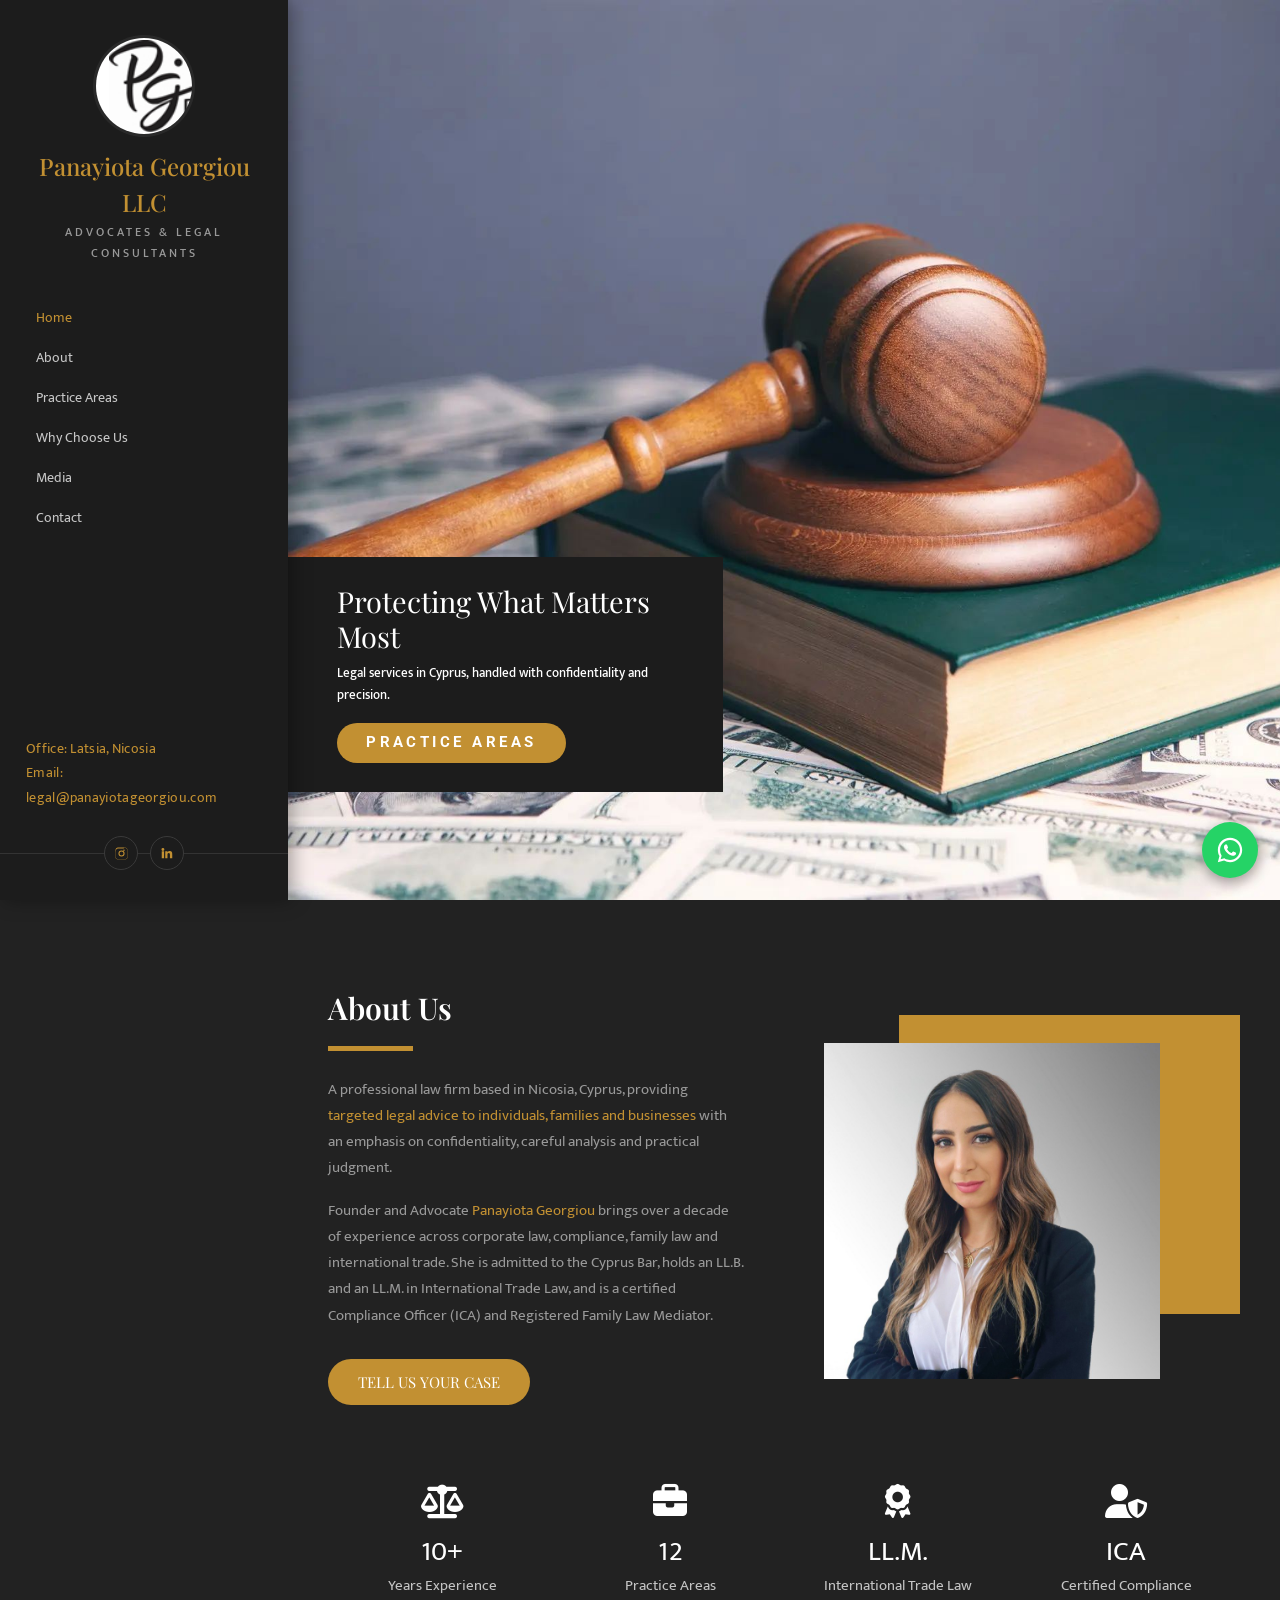
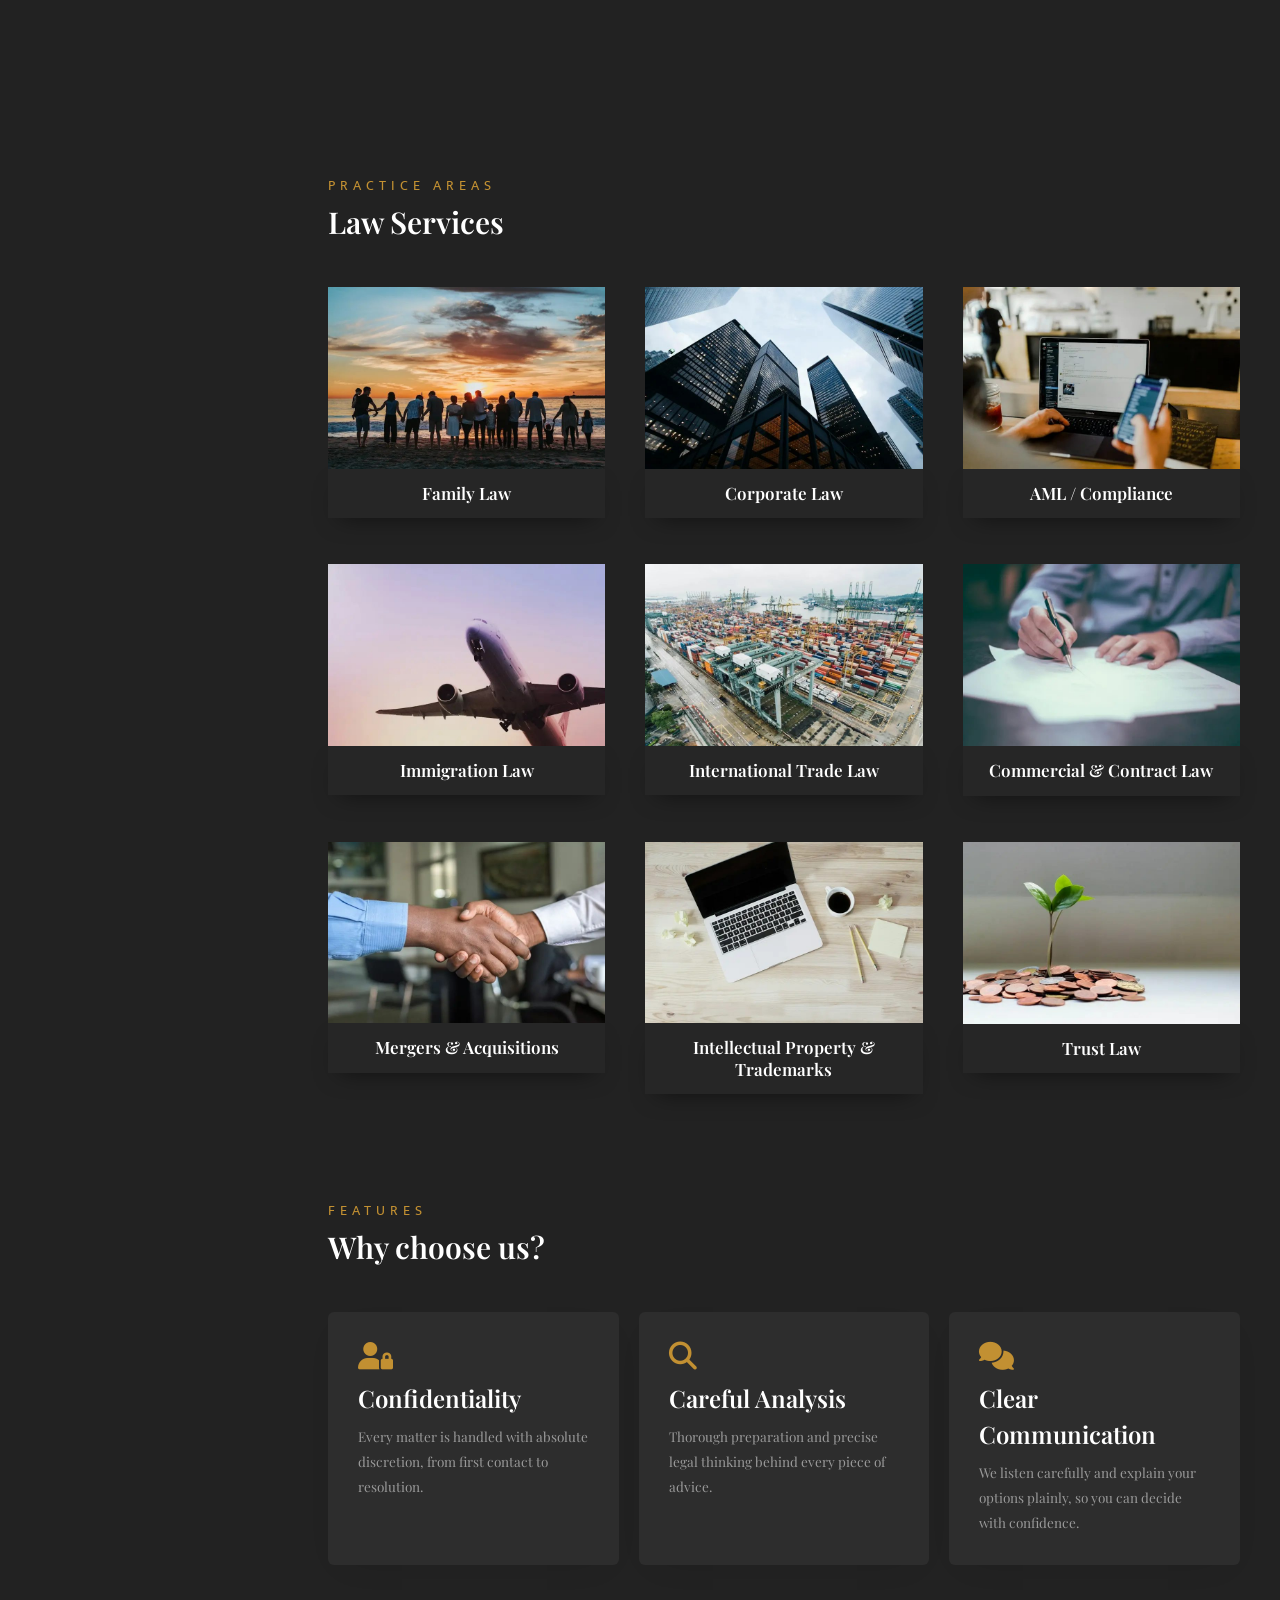
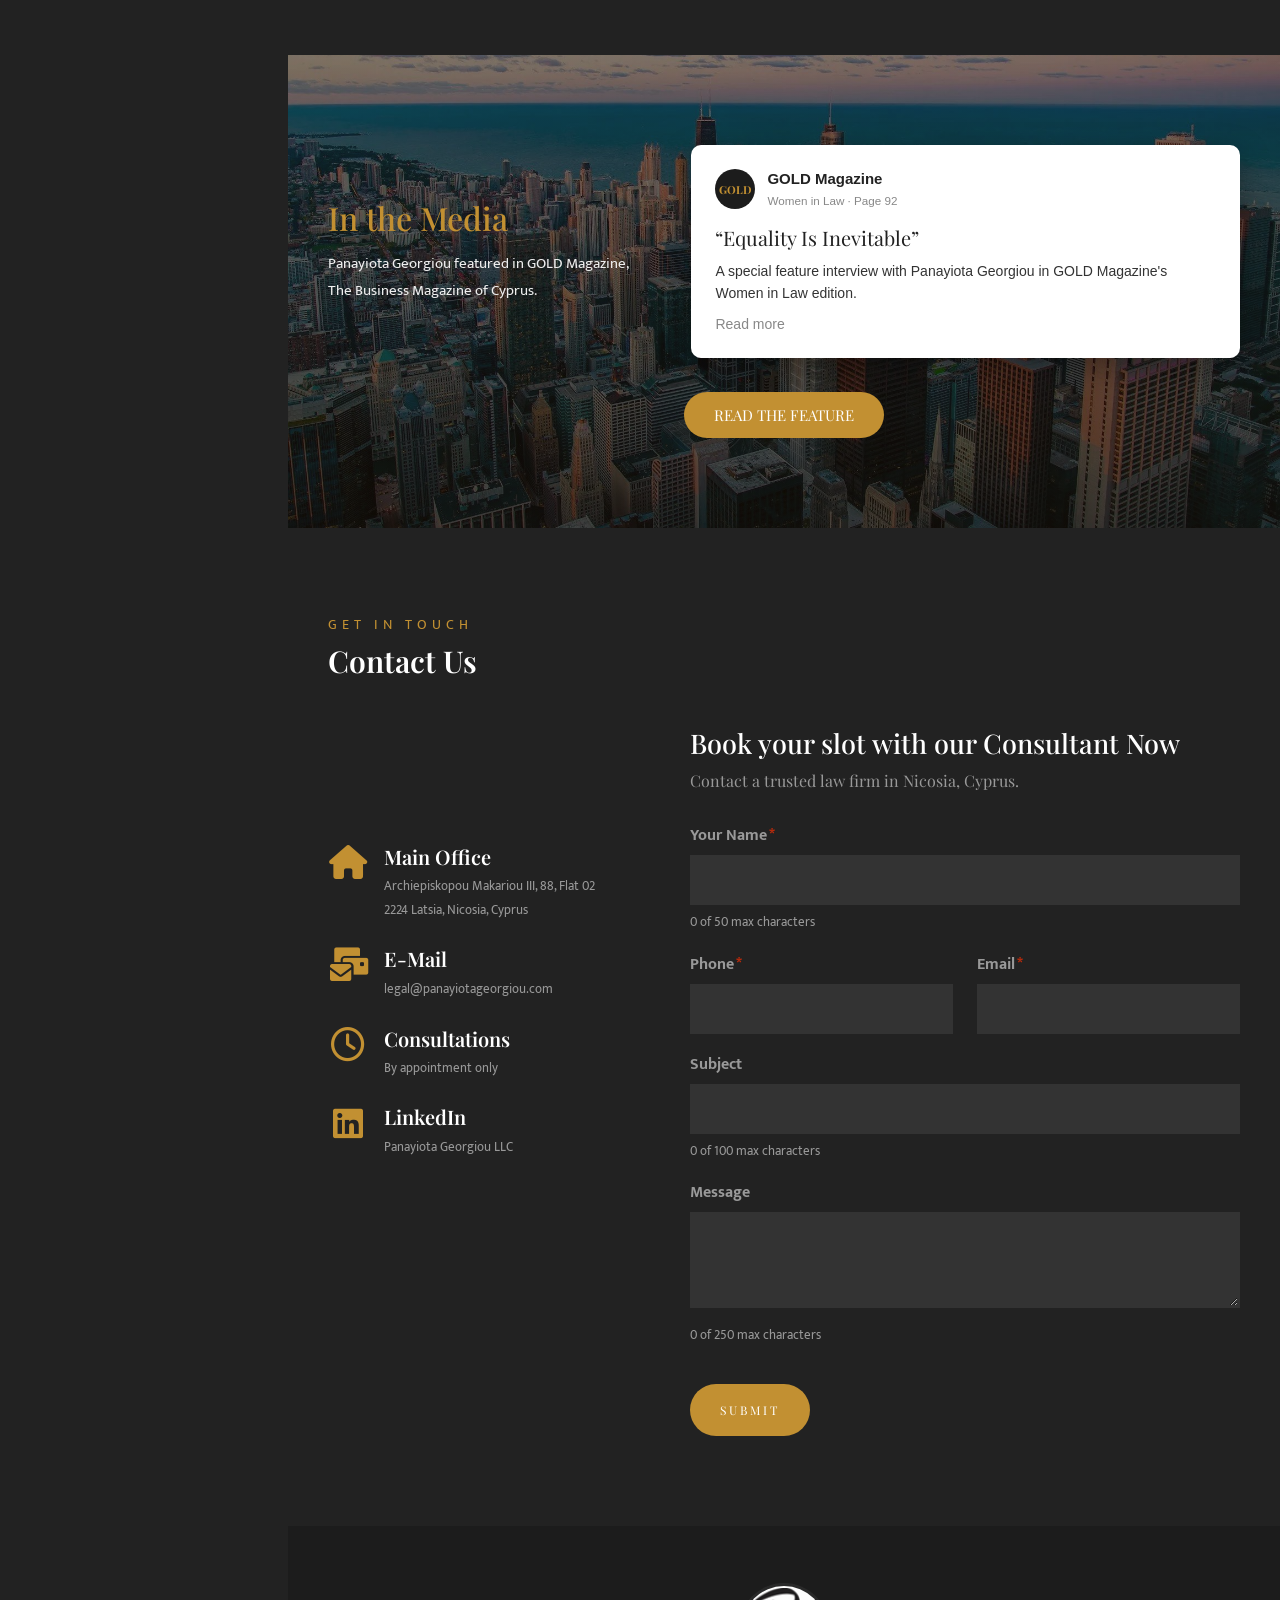
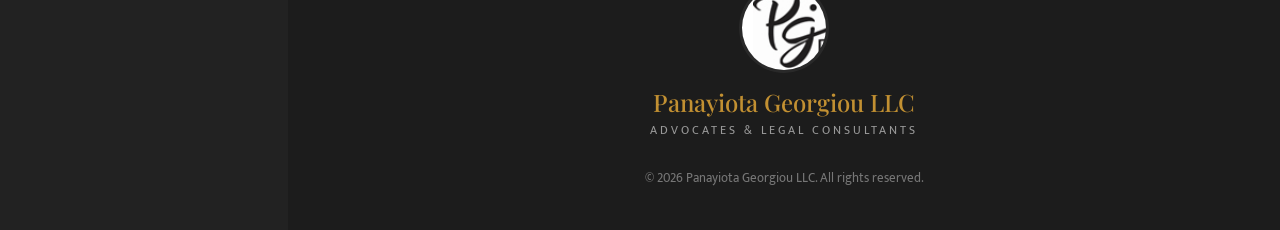
==== commit 6b906a6c: "Point image paths at images/ to match uploaded folder Co-Authored-By: Claude Opus 5.5 <noreply@anthr" ====
--- a/index.html
+++ b/index.html
@@ -37,7 +37,7 @@
 .sidebar{position:fixed;top:0;left:0;bottom:0;width:var(--sw);background:var(--side);z-index:100;display:flex;flex-direction:column;padding:38px 0 30px;overflow-y:auto;box-shadow:4px 0 18px rgba(0,0,0,.35)}
 .sidebar::-webkit-scrollbar{width:0}
 .brand{display:block;text-align:center;padding:0 26px}
-.logo-circle{width:96px;height:96px;border-radius:50%;margin:0 auto 14px;background:#fff url('assets/images/logo-pg.png') no-repeat 13px 50%/auto 92px;box-shadow:0 0 0 3px rgba(255,255,255,.06)}
+.logo-circle{width:96px;height:96px;border-radius:50%;margin:0 auto 14px;background:#fff url('images/logo-pg.png') no-repeat 13px 50%/auto 92px;box-shadow:0 0 0 3px rgba(255,255,255,.06)}
 .firm{font-family:var(--serif);color:var(--gold);font-size:24px;font-weight:500;line-height:36px}
 .firm-sub{font-size:12px;font-weight:500;letter-spacing:3px;color:var(--text);text-transform:uppercase;line-height:21px;margin-top:2px}
 .menu{list-style:none;margin:34px 0 0;padding:0 26px}
@@ -121,7 +121,7 @@
 .why p{font-family:var(--serif);font-size:13.5px;line-height:1.85}
 
 /* Media band */
-.band{position:relative;background:url('assets/images/band.jpg') center/cover;padding:90px 0}
+.band{position:relative;background:url('images/band.jpg') center/cover;padding:90px 0}
 .band::before{content:"";position:absolute;inset:0;background:linear-gradient(180deg,rgba(20,14,6,.55),rgba(20,14,6,.75))}
 .band .wrap{position:relative;display:grid;grid-template-columns:.8fr 1.4fr;gap:50px;align-items:center}
 .band h2{font-size:32px;font-weight:500;color:var(--gold);line-height:1.2}
@@ -230,7 +230,7 @@
 <!-- HERO -->
 <section class="hero" id="home">
   <div class="slide on">
-    <div class="img" style="background-image:url('assets/images/hero1.jpg')"></div>
+    <div class="img" style="background-image:url('images/hero1.jpg')"></div>
     <div class="caption">
       <h1>Protecting What Matters Most</h1>
       <p>Legal services in Cyprus, handled with confidentiality and precision.</p>
@@ -238,7 +238,7 @@
     </div>
   </div>
   <div class="slide">
-    <div class="img" style="background-image:url('assets/images/hero2.jpg')"></div>
+    <div class="img" style="background-image:url('images/hero2.jpg')"></div>
     <div class="caption">
       <h2>Trust in Our Experience</h2>
       <p>Over a decade of practice across corporate, compliance, family and trade law.</p>
@@ -246,7 +246,7 @@
     </div>
   </div>
   <div class="slide">
-    <div class="img" style="background-image:url('assets/images/hero4.jpg')"></div>
+    <div class="img" style="background-image:url('images/hero4.jpg')"></div>
     <div class="caption">
       <h2>Family Law</h2>
       <p>Discreet guidance through divorce, custody and family matters from a Registered Family Law Mediator.</p>
@@ -254,7 +254,7 @@
     </div>
   </div>
   <div class="slide">
-    <div class="img" style="background-image:url('assets/images/hero5.jpg')"></div>
+    <div class="img" style="background-image:url('images/hero5.jpg')"></div>
     <div class="caption">
       <h2>Corporate &amp; Compliance</h2>
       <p>Corporate, AML/compliance and international trade expertise for businesses in Cyprus.</p>
@@ -275,7 +275,7 @@
         <a href="#contact" class="btn">Tell Us Your Case</a>
       </div>
       <div class="about-img rv">
-        <img src="assets/images/panayiota.jpg" alt="Panayiota Georgiou, Founder and Advocate">
+        <img src="images/panayiota.jpg" alt="Panayiota Georgiou, Founder and Advocate">
       </div>
     </div>
 
@@ -293,15 +293,15 @@
   <div class="wrap">
     <div class="head"><span class="label">Practice Areas</span><h2 class="title">Law Services</h2></div>
     <div class="tiles">
-      <a href="#contact" class="tile rv"><div class="ph"><img loading="lazy" src="assets/images/family.jpg" alt="Family law"></div><h3>Family Law</h3></a>
-      <a href="#contact" class="tile rv"><div class="ph"><img loading="lazy" src="assets/images/corporate.jpg" alt="Corporate law"></div><h3>Corporate Law</h3></a>
-      <a href="#contact" class="tile rv"><div class="ph"><img loading="lazy" src="assets/images/aml.jpg" alt="AML and compliance"></div><h3>AML / Compliance</h3></a>
-      <a href="#contact" class="tile rv"><div class="ph"><img loading="lazy" src="assets/images/immigration.jpg" alt="Immigration law"></div><h3>Immigration Law</h3></a>
-      <a href="#contact" class="tile rv"><div class="ph"><img loading="lazy" src="assets/images/trade.jpg" alt="International trade law"></div><h3>International Trade Law</h3></a>
-      <a href="#contact" class="tile rv"><div class="ph"><img loading="lazy" src="assets/images/contract.jpg" alt="Commercial and contract law"></div><h3>Commercial &amp; Contract Law</h3></a>
-      <a href="#contact" class="tile rv"><div class="ph"><img loading="lazy" src="assets/images/ma.jpg" alt="Mergers and acquisitions"></div><h3>Mergers &amp; Acquisitions</h3></a>
-      <a href="#contact" class="tile rv"><div class="ph"><img loading="lazy" src="assets/images/ip.jpg" alt="Intellectual property"></div><h3>Intellectual Property &amp; Trademarks</h3></a>
-      <a href="#contact" class="tile rv"><div class="ph"><img loading="lazy" src="assets/images/trust.jpg" alt="Trust law"></div><h3>Trust Law</h3></a>
+      <a href="#contact" class="tile rv"><div class="ph"><img loading="lazy" src="images/family.jpg" alt="Family law"></div><h3>Family Law</h3></a>
+      <a href="#contact" class="tile rv"><div class="ph"><img loading="lazy" src="images/corporate.jpg" alt="Corporate law"></div><h3>Corporate Law</h3></a>
+      <a href="#contact" class="tile rv"><div class="ph"><img loading="lazy" src="images/aml.jpg" alt="AML and compliance"></div><h3>AML / Compliance</h3></a>
+      <a href="#contact" class="tile rv"><div class="ph"><img loading="lazy" src="images/immigration.jpg" alt="Immigration law"></div><h3>Immigration Law</h3></a>
+      <a href="#contact" class="tile rv"><div class="ph"><img loading="lazy" src="images/trade.jpg" alt="International trade law"></div><h3>International Trade Law</h3></a>
+      <a href="#contact" class="tile rv"><div class="ph"><img loading="lazy" src="images/contract.jpg" alt="Commercial and contract law"></div><h3>Commercial &amp; Contract Law</h3></a>
+      <a href="#contact" class="tile rv"><div class="ph"><img loading="lazy" src="images/ma.jpg" alt="Mergers and acquisitions"></div><h3>Mergers &amp; Acquisitions</h3></a>
+      <a href="#contact" class="tile rv"><div class="ph"><img loading="lazy" src="images/ip.jpg" alt="Intellectual property"></div><h3>Intellectual Property &amp; Trademarks</h3></a>
+      <a href="#contact" class="tile rv"><div class="ph"><img loading="lazy" src="images/trust.jpg" alt="Trust law"></div><h3>Trust Law</h3></a>
     </div>
   </div>
 </section>
